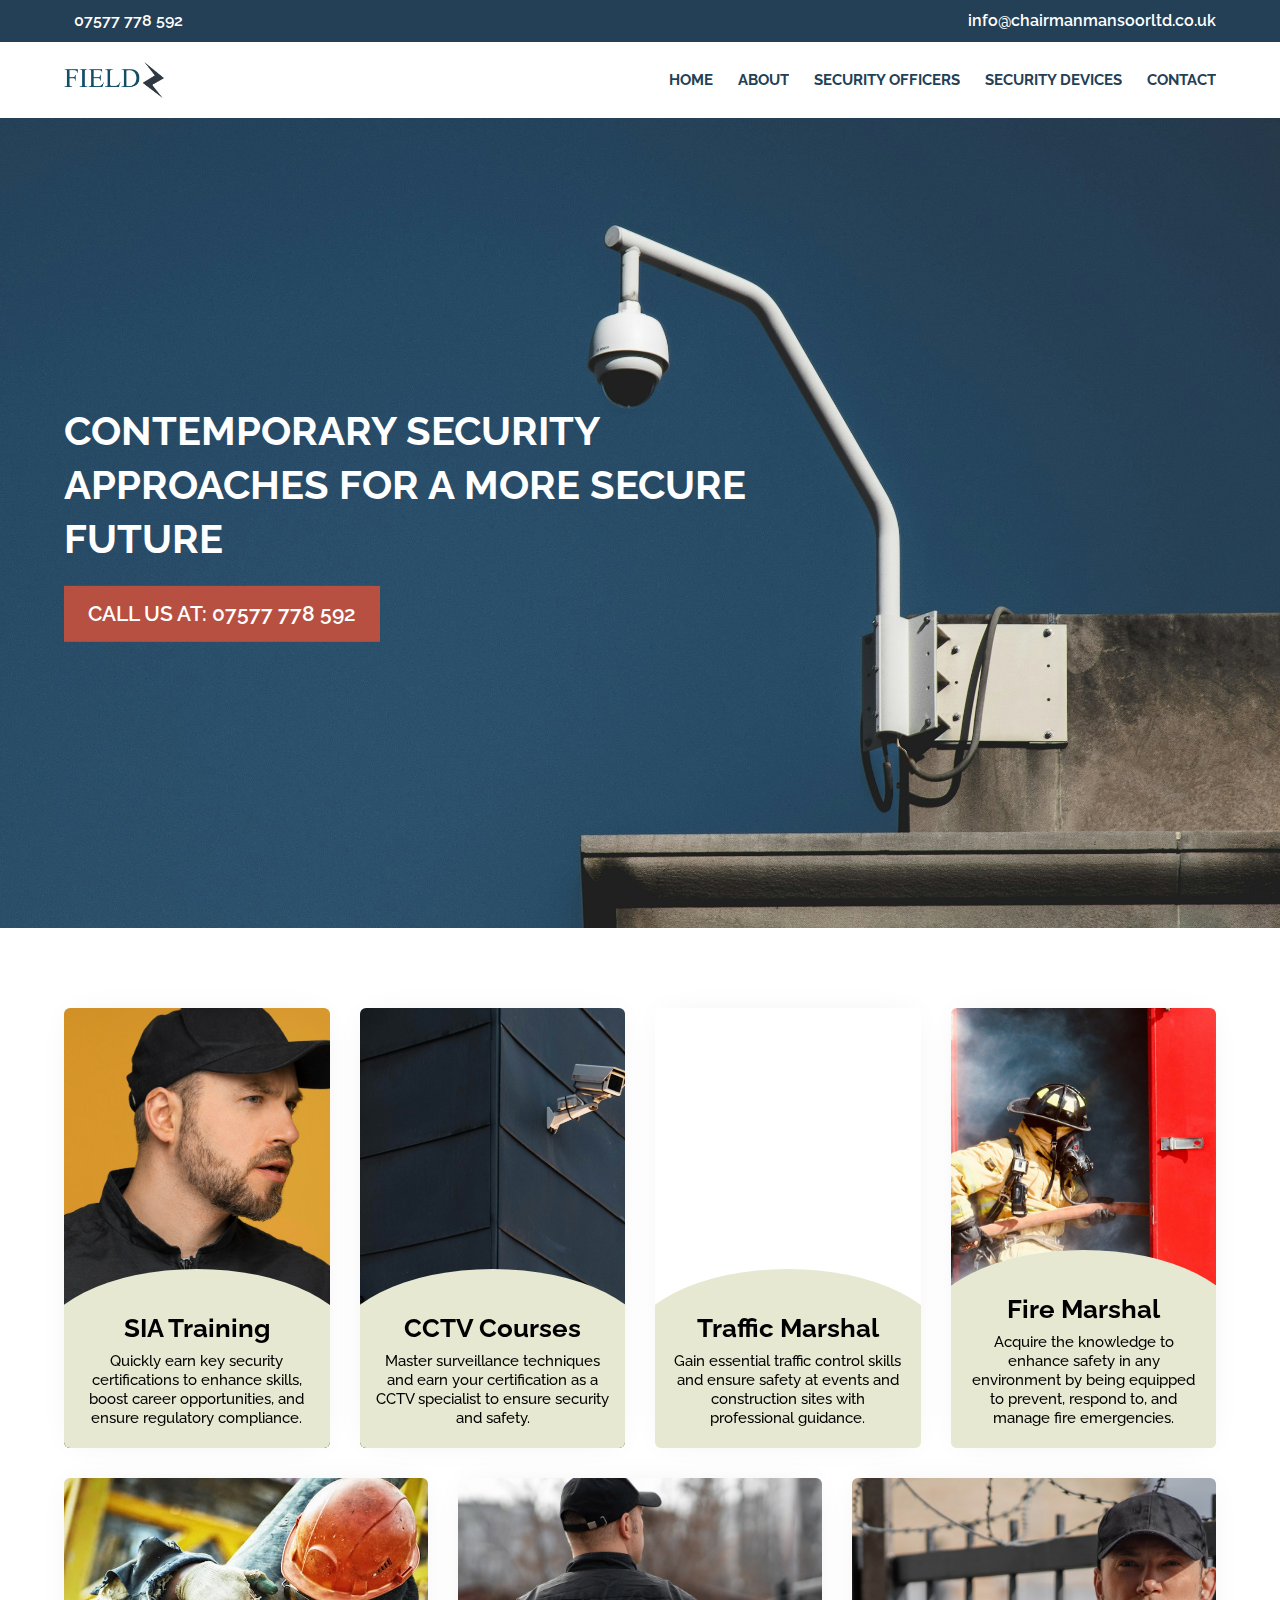
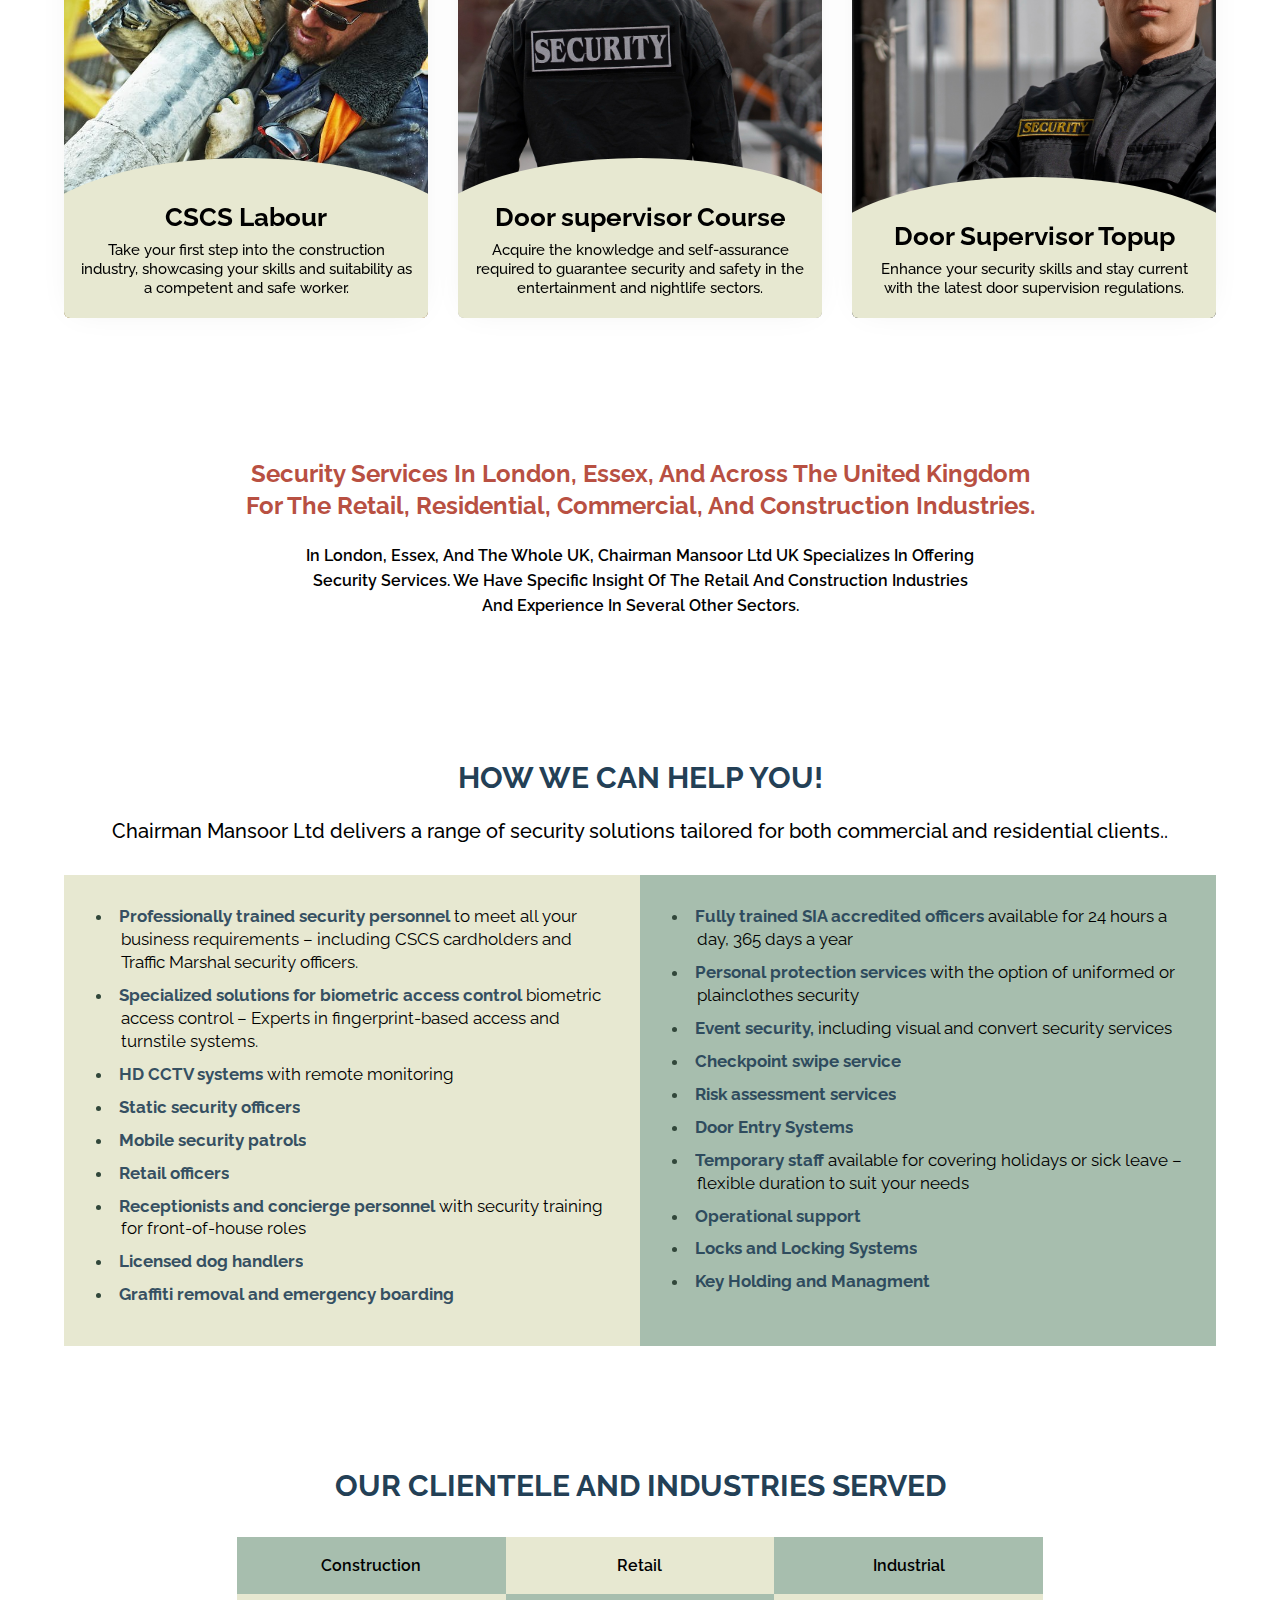
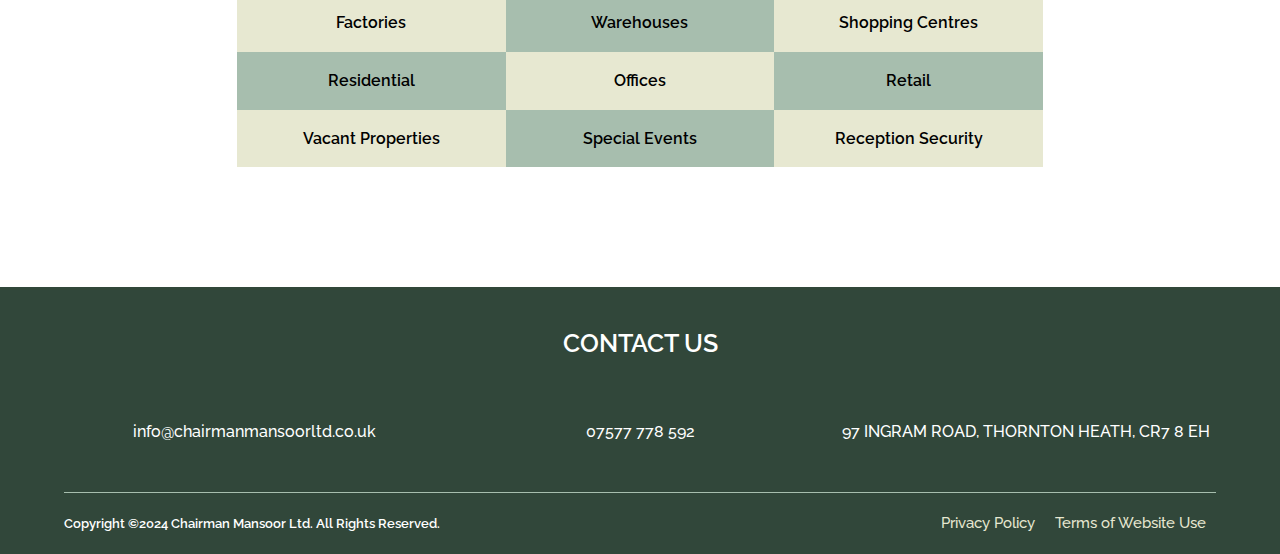
==== index.html @ d177bb9b "first commit" ====
<!DOCTYPE html>
<html lang="en">
  <head>
    <meta charset="UTF-8" />
    <meta name="viewport" content="width=device-width, initial-scale=1.0" />
    <!-- Website Title -->
    <title>Chairman Mansoor Security Solutions| Home</title>

    <meta
      name="keywords"
      content="Chairman Mansoor Security Service, CCTV Camera Installation, Intruder Security Alarm, Biometric Authetication,
    Trained Security Guards, Security Services Construction & Retail & Residential & Commercial Security Services in London & Essex & the UK,
    Montering,  Barrier, Manned Guarding, Access Control, Mobile Security Patrols, Licensed Dog Handlers, Event handlers, Security Personnel,
    Access Control Officers"
    />
    <meta
      name="description"
      content="MODERN SECURITY SOLUTIONS FOR A SAFER TOMORROW. Continental Guards UK specialise in security services in London,
       Essex and throughout the UK."
    />

    <meta name="author" content="Mansoor Nazir" />
    <meta name="robots" content="index, follow" />
    <meta name="googlebot" content="index, follow" />
    <meta name="google" content="nositelinkssearchbox" />

    <!-- <link rel="shortcut icon" href="./assets/favicon.png" type="image/x-icon" /> -->

    <!-- Google Fonts -->
    <!-- Preconnecting can help reduce the latency when actual requests are made to this domain, such as when fetching font resources. -->
    <link rel="preconnect" href="https://fonts.googleapis.com" />
    <link rel="preconnect" href="https://fonts.gstatic.com" crossorigin />

    <!-- Font Awesome Icon -->
    <link
      rel="stylesheet"
      href="https://pro.fontawesome.com/releases/v5.10.0/css/all.css"
      integrity="sha384-AYmEC3Yw5cVb3ZcuHtOA93w35dYTsvhLPVnYs9eStHfGJvOvKxVfELGroGkvsg+p"
      crossorigin="anonymous"
    />
    <!-- Sweet Alert -->
    <script src="https://cdn.jsdelivr.net/npm/sweetalert2@11"></script>
    <link rel="stylesheet" href="./style/style.css" />
    <link rel="stylesheet" href="./style/responsive.css" />
  </head>
  <body>
    <!-- Pre Header -->
    <div class="pre-header">
      <div class="pre-header__box container">
        <div>
          <i class="fas fa-phone-alt"></i>
          <a href="tel:07577 778 592">07577 778 592 </a>
        </div>
        <div>
          <i class="fas fa-envelope"></i>
          <a href="mailto:info@chairmanmansoorltd.co.uk"
            >info@chairmanmansoorltd.co.uk</a
          >
        </div>
      </div>
    </div>
    <!-- Header -->
    <header>
      <div class="container header-box">
        <img src="./assets/feildz ltd.png" alt="" class="logo" />
        <nav>
          <ul class="navlinks SMN_effect-31">
            <li class="nav-item">
              <a href="./index.html" data-hover="Home"><span>Home</span></a>
            </li>
            <li class="nav-item">
              <a href="./pages/aboutus.html" data-hover="About"
                ><span>About </span></a
              >
            </li>
            <li class="nav-item">
              <a
                href="./pages/security-officers.html"
                data-hover="Security Officers"
                ><span>Security Officers </span></a
              >
            </li>
            <li class="nav-item">
              <a
                href="./pages/security-devices.html"
                data-hover="Security Devices"
                ><span>Security Devices </span></a
              >
            </li>

            <li class="nav-item">
              <a href="./pages/contact.html" data-hover="Contact"
                ><span>Contact</span></a
              >
            </li>
            <li onclick="showSidebar()" class="hamburger-icon">
              <ion-icon name="menu-outline"></ion-icon>
            </li>
          </ul>
          <ul class="sidebar">
            <li onclick="closeSidebar()" class="close-icon">
              <a href="#"><ion-icon name="close-outline"></ion-icon></a>
            </li>
            <li class="items"><a href="./index.html">Home</a></li>
            <li class="items"><a href="./pages/about.html">About</a></li>
            <li class="items">
              <a href="./pages/security-officers.html">Security Officers</a>
            </li>
            <li class="items">
              <a href="./pages/security-devices.html">Security Devices</a>
            </li>

            <li class="items"><a href="./pages/contact.html">Contact</a></li>

            <img src="./assets/feildz ltd.png" alt="" />
          </ul>
        </nav>
      </div>
    </header>
    <!-- Hero Section -->
    <section class="hero-section">
      <img src="./assets/hero-1.jpg" alt="" />
      <div class="hero-content-container">
        <div class="hero-content container">
          <h1>Contemporary Security Approaches for a More Secure Future</h1>
          <span>Call us At: 07577 778 592</span>
        </div>
      </div>
    </section>
    <!-- Card -->
    <section class="security-cards-section container">
      <div class="security-cards">
        <div class="security-cards-gird-1">
          <div class="card-hover">
            <div class="card-hover__content">
              <h3 class="card-hover__title">SIA Training</h3>
              <p class="card-hover__text">
                Quickly earn key security certifications to enhance skills,
                boost career opportunities, and ensure regulatory compliance.
              </p>
            </div>

            <img src="./assets/hero-7.jpg" alt="" />
          </div>
          <div class="card-hover">
            <div class="card-hover__content">
              <h3 class="card-hover__title">CCTV Courses</h3>
              <p class="card-hover__text">
                Master surveillance techniques and earn your certification as a
                CCTV specialist to ensure security and safety.
              </p>
            </div>

            <img src="./assets/hero-2.jpg" alt="" />
          </div>
          <div class="card-hover">
            <div class="card-hover__content">
              <h3 class="card-hover__title">Traffic Marshal</h3>
              <p class="card-hover__text">
                Gain essential traffic control skills and ensure safety at
                events and construction sites with professional guidance.
              </p>
            </div>

            <img src="./assets/traffic marshal.jpg" alt="" />
          </div>
          <div class="card-hover">
            <div class="card-hover__content">
              <h3 class="card-hover__title">Fire Marshal</h3>
              <p class="card-hover__text">
                Acquire the knowledge to enhance safety in any environment by
                being equipped to prevent, respond to, and manage fire
                emergencies.
              </p>
            </div>

            <img src="./assets/fire marshal 4.jpg" alt="" />
          </div>
        </div>
        <div class="security-cards-gird-2">
          <div class="card-hover">
            <div class="card-hover__content">
              <h3 class="card-hover__title">CSCS Labour</h3>
              <p class="card-hover__text">
                Take your first step into the construction industry, showcasing
                your skills and suitability as a competent and safe worker.
              </p>
            </div>

            <img src="./assets/cscs worker.jpg" alt="" />
          </div>
          <div class="card-hover">
            <div class="card-hover__content">
              <h3 class="card-hover__title">Door supervisor Course</h3>
              <p class="card-hover__text">
                Acquire the knowledge and self-assurance required to guarantee
                security and safety in the entertainment and nightlife sectors.
              </p>
            </div>

            <img src="./assets/guard.jpg" alt="" />
          </div>
          <div class="card-hover">
            <div class="card-hover__content">
              <h3 class="card-hover__title">Door Supervisor Topup</h3>
              <p class="card-hover__text">
                Enhance your security skills and stay current with the latest
                door supervision regulations.
              </p>
            </div>

            <img src="./assets/hero-8.jpg" alt="" />
          </div>
        </div>
      </div>
    </section>

    <!-------------- Areas of Services --------------->
    <section class="areas-services-section">
      <div class="container">
        <h2>
          Security services in London, Essex, and across the United Kingdom for
          the retail, residential, commercial, and construction industries.
        </h2>
        <p>
          In London, Essex, and the whole UK, Chairman Mansoor ltd UK
          specializes in offering security services. We have specific insight of
          the retail and construction industries and experience in several other
          sectors.
        </p>
      </div>
    </section>
    <!------------- What we Can do Section ------------>
    <section class="what-we-can-section container">
      <h2>How we can help you!</h2>
      <span
        >Chairman Mansoor Ltd delivers a range of security solutions tailored
        for both commercial and residential clients..</span
      >
      <div class="what-we-can-section-grid">
        <ul>
          <li>
            <b>Professionally trained security personnel</b>
            to meet all your business requirements – including CSCS cardholders
            and Traffic Marshal security officers.
          </li>
          <li>
            <b> Specialized solutions for biometric access control </b>
            biometric access control – Experts in fingerprint-based access and
            turnstile systems.
          </li>
          <li>
            <b> HD CCTV systems </b>
            with remote monitoring
          </li>

          <li><b>Static security officers</b></li>
          <li><b>Mobile security patrols</b></li>
          <li><b>Retail officers</b></li>
          <li>
            <b> Receptionists and concierge personnel </b> with security
            training for front-of-house roles
          </li>
          <li><b>Licensed dog handlers</b></li>
          <li><b>Graffiti removal and emergency boarding</b></li>
        </ul>
        <ul>
          <li>
            <b>Fully trained SIA accredited officers </b>
            available for 24 hours a day, 365 days a year
          </li>
          <li>
            <b> Personal protection services </b> with the option of uniformed
            or plainclothes security
          </li>
          <li>
            <b>Event security, </b> including visual and convert security
            services
          </li>

          <li><b>Checkpoint swipe service</b></li>
          <li><b>Risk assessment services</b></li>
          <li><b>Door Entry Systems</b></li>
          <li>
            <b>Temporary staff </b> available for covering holidays or sick
            leave – flexible duration to suit your needs
          </li>
          <li><b>Operational support</b></li>
          <li><b>Locks and Locking Systems</b></li>
          <li><b>Key Holding and Managment</b></li>
        </ul>
      </div>

      <!-- <div class="services-card">
        <div>
          <img src="./assets/cctv.jpg" alt="" />
          <h4>Cctv</h4>
        </div>
        <div>
          <img src="./assets/barrier.jpg" alt="" />
          <h4>Barrier</h4>
        </div>
        <div>
          <img src="./assets/biometric.jpg" alt="" />
          <h4>Biometrics</h4>
        </div>
        <div>
          <img src="./assets/monitering.jpg" alt="" />
          <h4>Monitering</h4>
        </div>
        <div>
          <img src="./assets/guard.jpg" alt="" />
          <h4>Manned Guarding</h4>
        </div>
      </div> -->
    </section>
    <!-- Sectors Section -->
    <section class="sectors-section container">
      <h2>Our Clientele and Industries Served</h2>
      <div class="sections-section-grid">
        <span>Construction</span>
        <span>Retail</span>
        <span>Industrial</span><span>Factories</span>

        <span>Warehouses</span>
        <span>Shopping Centres</span>
        <span>Residential</span>
        <span>Offices</span>

        <span>Retail</span>
        <span>Vacant Properties</span>
        <span>Special Events</span>
        <span>Reception Security</span>
      </div>
    </section>
    <!------------ Footer------- -->
    <footer>
      <h4 class="container">Contact Us</h4>
      <div class="footer-flexbox container">
        <div class="footer-flexbox-top">
          <div>
            <i class="fas fa-paper-plane"></i>

            <span>
              <a href="mailto:info@chairmanmansoorltd.co.uk">
                info@chairmanmansoorltd.co.uk</a
              >
            </span>
          </div>
          <div>
            <i class="fas fa-phone-alt"></i>
            <span> <a href="tel:07577 778 592">07577 778 592 </a></span>
          </div>
          <div>
            <i class="fas fa-map-marker-alt"></i>

            <span class="address"
              >97 Ingram road, Thornton heath, CR7 8 EH</span
            >
          </div>
        </div>
        <div class="footer-flexbox-bottom">
          <p class="copyright">
            Copyright ©2024 Chairman Mansoor Ltd. All Rights Reserved.
          </p>
          <ul>
            <li>
              <a href="./pages/privacypolicy.html">Privacy Policy</a>
            </li>
            <li>
              <a href="./pages/terms.html">Terms of Website Use</a>
            </li>
          </ul>
        </div>
      </div>
    </footer>

    <script src="./js/app.js"></script>
    <script
      type="module"
      src="https://unpkg.com/ionicons@7.1.0/dist/ionicons/ionicons.esm.js"
    ></script>
    <script
      nomodule
      src="https://unpkg.com/ionicons@7.1.0/dist/ionicons/ionicons.js"
    ></script>
  </body>
</html>
---- style/style.css ----
/* For Headings */
@import url("https://fonts.googleapis.com/css2?family=Oswald:wght@200..700&family=Raleway:ital,wght@0,100..900;1,100..900&display=swap");
@import url("https://fonts.googleapis.com/css2?family=Raleway:ital,wght@0,100..900;1,100..900&display=swap");
@import url("https://fonts.googleapis.com/css2?family=Poppins:ital,wght@0,100;0,200;0,300;0,400;0,500;0,600;0,700;0,800;0,900;1,100;1,200;1,300;1,400;1,500;1,600;1,700;1,800;1,900&display=swap");
/* For Main Layout */

/* -----CSS Default Reset----- */
*,
*::before,
*::after {
  box-sizing: border-box;
  margin: 0;
  padding: 0;
  font-family: inherit;
  -webkit-box-sizing: border-box;
  -moz-box-sizing: border-box;
}
:root {
  --primay-color: #b85042;
  --seconday-color: #e7e8d1;
  --grey-shade-light: #fbfbfb;
  --grey-shade-dark: #f1f1f1;
  --third-color: #a7beae;
  --fourth-color: #31473a;
}
html {
  scroll-behavior: smooth;
  font-size: 62.5%;
}

body {
  /* font-family: "Oswald", sans-serif; */
  font-family: "Raleway", sans-serif;
  font-size: 1.6rem;
  font-weight: 400;
  line-height: 1.35;
  -webkit-font-smoothing: antialiased !important;
  overflow-x: hidden;
  overflow-y: auto;
}

ul,
ol {
  list-style: none;
}

img,
svg {
  display: block;
  max-width: 100%;
}

a {
  color: unset;
  text-decoration: none;
}
.container {
  max-width: 1300px;
  width: 90%;
  margin: 0 auto;
}

/*----------- Pre Header---------- */
.pre-header {
  background-color: #234056;
}
.pre-header__box {
  display: flex;
  flex-direction: row;
  justify-content: space-between;
  align-items: center;
  padding: 10px 0;
  font-weight: 600;
}
.pre-header__box div {
  color: white;
  transform: translateX(0);
  transition: all 0.3s ease-in-out;
}
.pre-header__box div i {
  margin-right: 10px;
  font-size: 1.6rem;
}

.pre-header__box div a {
  cursor: pointer;
  font-size: 1.6rem;
}

.pre-header__box div:first-of-type:hover {
  opacity: 0.8;
  transform: translateX(10px);
}
.pre-header__box div:last-of-type:hover {
  opacity: 0.8;
  transform: translateX(-10px);
}
/*------------- Header ------------*/
.logo {
  width: 100px;
  cursor: pointer;
}

header {
  background-color: white;
}
.header--bg {
  /* background-color: var(--seconday-color); */

  box-shadow: rgba(0, 0, 0, 0.1) 0px 4px 6px -1px,
    rgba(0, 0, 0, 0.06) 0px 2px 4px -1px;
  box-shadow: rgba(33, 35, 38, 0.15) 0px 10px 10px -10px;
}
.header-box {
  display: flex;
  justify-content: space-between;
  align-items: center;
  padding: 18px 0;
}
.navlinks {
  display: flex;
  flex-direction: row;
  justify-content: flex-end;
  align-items: center;
  margin: 0 !important;
  padding: 0;
}
.navlinks > li {
  display: block;
  margin-left: 25px;
  padding: 10px 0;
  position: relative;
  font-size: 1.5rem;
  color: var(--third-clr);
  text-decoration: none;
  font-weight: 700;
  text-transform: uppercase;
}

.sidebar {
  position: fixed;
  top: 0;
  right: 0;
  height: 100vh;
  width: 270px;
  z-index: 999;
  background-color: var(--seconday-color);
  box-shadow: -3px 0 15px rgba(0, 0, 0, 0.2);
  display: none;
  justify-content: flex-start;
  list-style: none;
  flex-direction: column;
  transition: transform 0.3s ease;
  transform: translateX(100%);
  border-bottom-left-radius: 40px;
  padding: 40px 30px;
}

.sidebar li > a {
  display: inline-block;
  width: 100%;
  margin: 0 0 10px 0;
  color: var(--primary-clr);
  color: #234056;
  font-weight: 600;
  font-size: 1.8rem;
}
.sidebar li > a:hover {
  color: var(--primay-color);
}
.sidebar img {
  position: absolute;
  bottom: 50px;
  width: 120px;
  left: 50%;
  transform: translateX(-50%);
}
.sidebar-subNavMenu-btn-caret {
  display: inline-block;
  margin-left: 10px;
}
.hamburger-icon {
  padding: 0 !important;
  margin: 0 !important;
}
.hamburger-icon ion-icon {
  font-size: 35px;
  color: var(--primary-clr) !important;
  cursor: pointer;
  margin-top: 5px;
  margin: 0 !important;
}
.close-icon ion-icon {
  font-size: 25px;
  position: absolute;
  top: 15px;
  right: 15px;
  color: var(--order-btn-clr);
}

/* -------------- */
.SMN_effect-31 a {
  position: relative;
  overflow: hidden;
  display: block;
  text-align: center;
  -webkit-box-flex: 1;
  -webkit-flex-grow: 1;
  -ms-flex-positive: 1;
  flex-grow: 1;
  -webkit-animation-duration: 1s;
  animation-duration: 1s;
  -webkit-animation-fill-mode: both;
  animation-fill-mode: both;
  padding: 0;
  color: #234056;
}

.SMN_effect-31 a span {
  display: block;
  -webkit-transition: -webkit-transform 500ms
    cubic-bezier(0.68, -0.55, 0.265, 1.55);
  transition: -webkit-transform 500ms cubic-bezier(0.68, -0.55, 0.265, 1.55);
  transition: transform 500ms cubic-bezier(0.68, -0.55, 0.265, 1.55);
  transition: transform 500ms cubic-bezier(0.68, -0.55, 0.265, 1.55),
    -webkit-transform 500ms cubic-bezier(0.68, -0.55, 0.265, 1.55);
}

.SMN_effect-31 a:after {
  position: absolute;
  top: 100%;
  left: 0;
  right: 0;
  content: attr(data-hover);
  display: inline;
  text-align: center;
  -webkit-transition: top 500ms cubic-bezier(0.68, -0.55, 0.265, 1.55);
  transition: top 500ms cubic-bezier(0.68, -0.55, 0.265, 1.55);
}

.SMN_effect-31 a:hover {
  color: var(--primay-color);
}

.SMN_effect-31 a:hover span {
  color: var(--sixth-clr);
  -webkit-transform: translateY(-100%);
  transform: translateY(-100%);
}

.SMN_effect-31 a:hover:after {
  top: 0;
}

.SMN_effect-31 a:active {
  -webkit-animation-name: rubberBand;
  animation-name: rubberBand;
}

/* ------------Home Page----------- */
/* ------------Hero-Section-------------- */
.hero-section {
  width: 100%;
  height: 90vh;
  position: relative;
}
.hero-section img {
  width: 100%;
  height: 90vh;
  object-fit: cover;
  object-position: 50% 28%;
  position: relative;
}
.hero-section::after {
  content: "";
  position: absolute;
  background-color: rgba(0, 0, 0, 0);
  top: 0;
  left: 0;
  right: 0;
  bottom: 0;
  width: 100%;
  z-index: 3;
  height: 100%;
}
.hero-content-container {
  position: absolute;
  top: 50%;
  left: 0;
  right: 0;
  transform: translate(0, -50%);
  z-index: 5;
}

.hero-content h1 {
  font-size: 4rem;
  text-transform: uppercase;
  width: 60%;
  color: white;
}
.hero-content span {
  display: inline-block;
  background-color: var(--primay-color);
  padding: 14px 24px;
  margin-top: 20px;
  text-transform: uppercase;
  font-size: 2.1rem;
  color: white;
  font-weight: 600;
}
/*------------- Security Cards -------------*/

.security-cards {
  margin: 80px auto;
}
.security-cards-gird-1 {
  grid-row: 1;
  display: grid;
  grid-template-columns: repeat(4, 1fr);
  column-gap: 30px;
  row-gap: 30px;
  margin-bottom: 30px;
}
.security-cards-gird-2 {
  grid-row: 2;
  display: grid;
  grid-template-columns: repeat(3, 1fr);
  column-gap: 30px;
  row-gap: 30px;
}
/* --------------Cards----------------- */
.card-hover {
  width: 100%;
  height: 440px;
  position: relative;
  overflow: hidden;
  box-shadow: 0 0 32px -10px rgba(0, 0, 0, 0.08);
  border-radius: 6px;
}
.card-hover:has(.card-hover__link:hover) .card-hover__extra {
  transform: translateY(0);
  transition: transform 0.35s;
}
.card-hover:hover .card-hover__content {
  background-color: var(--third-color);
  bottom: 100%;
  transform: translateY(100%);
  padding: 20px 15px 5px 15px;
  transition: all 0.35s cubic-bezier(0.1, 0.72, 0.4, 0.97);
}
.card-hover:hover .card-hover__link {
  opacity: 1;
  transform: translate(-50%, 0);
  transition: all 0.3s 0.35s cubic-bezier(0.1, 0.72, 0.4, 0.97);
}
.card-hover:hover img {
  transform: scale(1);
  transition: 0.35s 0.1s transform cubic-bezier(0.1, 0.72, 0.4, 0.97);
}
.card-hover__content {
  width: 100%;
  text-align: center;
  background-color: var(--seconday-color);
  padding: 5px 15px 20px 15px;
  position: absolute;
  bottom: 0;
  left: 0;
  transform: translateY(0);
  transition: all 0.35s 0.35s cubic-bezier(0.1, 0.72, 0.4, 0.97);
  will-change: bottom, background-color, transform, padding;
  z-index: 1;
}
.card-hover__content::before,
.card-hover__content::after {
  content: "";
  width: 100%;
  height: 120px;
  background-color: inherit;
  position: absolute;
  left: 0;
  z-index: -1;
}
.card-hover__content::before {
  top: -80px;
  -webkit-clip-path: ellipse(60% 80px at bottom center);
  clip-path: ellipse(60% 80px at bottom center);
}
.card-hover__content::after {
  bottom: -80px;
  -webkit-clip-path: ellipse(60% 80px at top center);
  clip-path: ellipse(60% 80px at top center);
}
.card-hover__title {
  font-size: 2.6rem;
  line-height: 2.8rem;
  margin-bottom: 10px;
}

.card-hover__text {
  font-size: 15px;
  line-height: 19px;
  font-weight: 500;
}

.card-hover img {
  position: absolute;
  top: 0;
  left: 0;
  width: 100%;
  height: 100%;
  -o-object-fit: cover;
  object-fit: cover;
  -o-object-position: center;
  object-position: center;
  z-index: -1;
  transform: scale(1.14);
  transition: 0.35s 0.35s transform cubic-bezier(0.1, 0.72, 0.4, 0.97);
}

/* ------------Areas Of Services------------- */
.areas-services-section {
  width: 100%;
  background-color: white;
  margin: 140px auto;
}
.areas-services-section h2 {
  text-transform: capitalize;
  text-align: center;
  color: var(--primay-color);
  width: 80%;
  max-width: 800px;
  margin: 0 auto;
}
.areas-services-section p {
  text-transform: capitalize;
  text-align: center;
  padding-top: 20px;
  font-size: 1.6rem;
  line-height: 2.5rem;
  font-weight: 600;
  width: 80%;
  max-width: 700px;
  margin: 0 auto;
}

/*-------------- What Can We Do Section------------- */

.what-we-can-section h2 {
  font-size: 3rem;
  text-align: center;
  text-transform: uppercase;
  color: #234056;
  font-weight: 700;
  margin-bottom: 20px;
}

.what-we-can-section span {
  font-size: 2rem;
  text-align: center;
  font-weight: 500;
  display: block;
}

.what-we-can-section .what-we-can-section-grid {
  display: grid;
  grid-template-columns: repeat(2, 1fr);
  margin: 30px 0;
}

.what-we-can-section ul {
  list-style: disc;
  list-style-position: inside;
  padding: 30px 30px;
}
.what-we-can-section ul li::marker {
  color: var(--fourth-color);
}
.what-we-can-section ul:first-of-type {
  background-color: var(--seconday-color);
  /* border-radius: 30px;
  border-top-right-radius: 0; */
}
.what-we-can-section ul:last-of-type {
  background-color: var(--third-color);

  /* border-radius: 30px;
  border-top-left-radius: 0; */
}
.what-we-can-section ul li {
  text-indent: -25px;
  margin-left: 27px;
  margin-bottom: 10px;
  font-size: 1.7rem;
}
.what-we-can-section ul b {
  color: var(--fourth-color);
  color: #234056;
  opacity: 0.9;
}
.services-card {
  display: grid;
  grid-template-columns: repeat(5, 1fr);
  grid-row-gap: 20px;
  grid-column-gap: 30px;
  margin: 60px 0 80px 0;
}

.services-card div {
  background-color: rgba(45, 32, 124, 0.8);
  border-radius: 6px;
  box-shadow: 2px 8px 20px rgba(0, 0, 0, 0.24);
}

.services-card img {
  width: 100%;
  object-fit: cover;
  object-position: center;
  aspect-ratio: 4/4;
  border-top-left-radius: 80px;
  transition: all 0.4s ease-in-out;
}
.services-card img:hover {
  border-top-left-radius: 10px;
  transition: all 0.4s ease-in-out;
  border-bottom-right-radius: 80px;
}
.services-card h4 {
  text-align: center;
  text-transform: uppercase;
  font-size: 1.7rem;
  font-weight: 500;
  margin: 15px 0;
  color: white;
}
/* ---------Sectors Section------------ */
.sectors-section {
  margin: 120px auto;
}
.sectors-section h2 {
  text-align: center;
  text-transform: uppercase;
  font-size: 3rem;
  font-weight: 700;
  margin-bottom: 30px;
  color: #234056;
}
.sections-section-grid {
  display: grid;
  grid-template-columns: repeat(3, 1fr);
  width: 70%;
  margin: 0 auto;
}
.sections-section-grid span {
  background-color: var(--grey-shade-dark);
  padding: 18px 15px;
  display: block;
  text-align: center;
  font-weight: 600;
}
.sections-section-grid span:nth-child(even) {
  background-color: var(--seconday-color);
}
.sections-section-grid span:nth-child(odd) {
  background-color: var(--third-color);
}

/* -----------Footer------------ */
footer {
  width: 100%;
  background-color: var(--fourth-color);
  color: white;
  padding: 40px 0 0 0;
  /* background-color: #234056; */
}
footer h4 {
  font-weight: 600;
  font-size: 2.5rem;
  color: #fff;
  text-transform: uppercase;
  text-align: center;
}
.footer-flexbox-top {
  display: flex;
  justify-content: space-between;
  align-items: flex-start;
  margin: 50px 0;
}
.footer-flexbox-top div {
  display: flex;
  flex-direction: column;
  justify-content: center;
  align-items: center;
  width: 33%;
}

.footer-flexbox-top div i {
  color: #474747;
  font-size: 2.6rem;
  color: white;
  margin-bottom: 10px;
}

.footer-flexbox-top span {
  font-weight: 500;
  font-size: 1.6rem;
  text-transform: lowercase;
}
.address {
  text-transform: uppercase !important;
}
.footer-flexbox-bottom {
  border-top: 1px solid var(--third-color);
  display: flex;
  flex-direction: row;
  justify-content: space-between;
  align-items: center;
  padding: 15px 0;
}
.footer-flexbox-bottom ul {
  display: flex;
  flex-direction: row;
  justify-content: center;
  align-items: center;
}
.footer-flexbox-bottom ul li a {
  padding: 5px 10px;
  color: var(--seconday-color);
  display: inline-block;
  font-size: 1.5rem;
  font-weight: 500;
}

.footer-flexbox-bottom ul li a:hover {
  color: var(--primay-color);
}

.footer-flexbox-bottom .copyright {
  font-size: 1.3rem;
  font-weight: 600;
}

/* ----------Privacy Policy Page------------- */
.policy-section {
  margin: 80px auto;
}
.policy-section h1 {
  font-size: 2.5rem;
  color: var(--primay-color);
  text-transform: uppercase;
  margin-bottom: 20px;
}
.policy-section h2 {
  font-size: 2.1rem;
  color: var(--primay-color);
  text-transform: uppercase;
  margin: 20px 0 8px 0;
}
.policy-section h3 {
  font-size: 1.9rem;
  color: var(--primay-color);
  text-transform: uppercase;
  margin: 25px 0 4px 0;
}
.policy-section p {
  font-size: 1.7rem;
  margin-bottom: 10px;
  line-height: 2.5rem;
}
.policy-section ul {
  list-style: disc;
  list-style-position: inside;
  margin-bottom: 5px;
}
.policy-section ul li {
  text-indent: -22px;
  margin-left: 28px;
  margin-bottom: 7px;
}
.policy-section ol {
  list-style-type: decimal;
  list-style-position: inside;
  margin-bottom: 5px;
}
.policy-section ol li {
  text-indent: -22px;
  margin-left: 28px;
  margin-bottom: 7px;
}

/*------- About Us Page--------- */
.about-section {
  margin: 0 0 100px 0;
}

.intro {
  position: relative;
  height: auto;
  transform: translateZ(0);
  background-image: linear-gradient(35deg, #8dd9ff, #ffda00);
}
.intro img {
  position: relative;
  display: block;
  width: 100%;
  height: 500px;
  z-index: 1;
  /* mix-blend-mode: multiply; */
  object-fit: cover;
  object-position: 50% 77%;
}

.intro .caption {
  position: absolute;
  bottom: 10%;
  left: 0;
  width: 100%;
  text-align: center;
  z-index: 3;
  color: white;
}
.intro .caption h1 {
  display: inline-block;
  width: fit-content;
  font-size: 4.5rem;
  font-weight: 600;
  text-transform: uppercase;
  background-color: var(--primay-color);
  color: var(--primay-color);
  color: white;
  padding: 10px 30px;
  border-radius: 4px;
}

.intro .overlay {
  position: absolute;
  bottom: -2px;
  left: 0;
  width: 100%;
  height: 100%;
  z-index: 2;
  pointer-events: none;
}
.intro .overlay svg {
  position: absolute;
  top: 0;
  left: 0;
  width: 100%;
  height: 100%;
}

.about-section-content h1 {
  font-size: 2.4rem;
  line-height: 2.8rem;
  color: var(--primay-color);
  font-weight: 600;

  text-align: center;
  margin: 50px 0 10px 0;
}
.about-section-content span {
  margin-bottom: 30px;
  display: block;
  text-align: center;
}
.about-section-content p {
  margin-bottom: 10px;
  font-size: 1.7rem;
  line-height: 2.5 rem;
  font-weight: 500;
  text-align: center;
}
.about-section-content p b {
  color: var(--fourth-color);
}

/* -------------Our Team------------------ */
.our-team {
  margin: 120px auto;
}

.our-team h2 {
  font-size: 3rem;
  line-height: 4rem;
  color: #234056;
  font-weight: 600;
  margin-bottom: 20px;
  text-transform: uppercase;
  text-align: center;
}

.our-team-cards {
  display: flex;
  justify-content: space-between;
  align-items: center;
  flex-direction: row;
  column-gap: 40px;
}

.our-team-card {
  background-color: white;
  display: grid;
  grid-template-columns: 130px 1fr;
  width: 100%;
  border-radius: 10px;
  box-shadow: 0px 3px 20px 3px rgba(191, 191, 191, 0.2);
}

.our-team-card img {
  width: 120px;
  border-radius: 10px;
}
.our-team-card div {
  background-color: #234056;
  width: 100%;
  height: 100%;
  display: flex;
  flex-direction: column;
  justify-content: center;
  padding-left: 20px;
  border-top-right-radius: 10px;
  border-bottom-right-radius: 10px;
}
.our-team-card h4 {
  font-size: 1.7rem;
  line-height: 2.3rem;
  font-weight: 600;
  color: white;
}

.our-team-card span {
  font-size: 1.9rem;
  font-weight: 600;
  display: block;
  color: white;
}
/* ---------Continental Benefits Section---------- */
.continental-benefits-section {
  margin: 100px 0 0 0;
}
.continental-benefit-section-flexbox {
  display: grid;
  grid-template-columns: repeat(2, 1fr);
}
.continental-benefits-section h2 {
  font-size: 3rem;
  line-height: 3.6rem;
  color: #234056;
  font-weight: 600;
  margin-bottom: 10px;
  text-transform: uppercase;
  text-align: center;
}
.continental-benefit-left {
  background-color: var(--grey-shade-light);
  padding: 60px 6vw;
  grid-column: 1;
}
.continental-business-right {
  grid-column: 2;
  background-color: var(--seconday-color);
  padding: 60px 6vw;
}

.continental-benefit-left p,
.continental-business-right p {
  margin-bottom: 10px;
  font-weight: 500;
}
.continental-benefit-left p b,
.continental-business-right p b {
  color: var(--fourth-color);
}
/*------------ Security Officers Page---------------- */

.security-officers-section {
  margin: 100px auto;
}

.security-officers-section h1 {
  font-size: 2.8rem;
  line-height: 3.5rem;
  color: var(--primay-color);
  font-weight: 600;
  margin-bottom: 15px;
  text-transform: uppercase;
  text-align: center;
}

.security-officers-section span {
  display: block;
  text-align: center;
  font-size: 1.8rem;
  font-weight: 500;
}

.security-officers-section-flexbox {
  display: grid;
  grid-template-columns: repeat(2, 1fr);
  margin: 50px 0;
  grid-column-gap: 50px;
}

.security-officers-section-flexbox-left h2 {
  font-size: 2.2rem;
  line-height: 2.8rem;
  color: var(--primay-color);
  font-weight: 600;
  margin-bottom: 10px;
}

.security-officers-section-flexbox-left ul {
  list-style-type: disc;
  list-style-position: inside;
  padding-right: 6vw;
}

.security-officers-section-flexbox-left ul li {
  text-indent: -23px;
  margin-left: 28px;
  margin-bottom: 10px;
  font-weight: 500;
  line-height: 2.4rem;
}

.security-officers-section-flexbox-right img {
  object-fit: cover;
  object-position: center;
  width: 100%;
}

/* -----------Our Security Officers Section----------- */
.our-officers-section {
  margin: 120px 0 0 0;
}

.our-officers-section h2 {
  font-size: 2.8rem;
  line-height: 3.5rem;
  color: #234056;
  font-weight: 600;
  margin-bottom: 15px;
  text-transform: uppercase;
  text-align: center;
}

.our-officers-section-flexbox {
  display: grid;
  grid-template-columns: repeat(2, 1fr);
}

.our-officers-section-flexbox-left {
  background-color: var(--grey-shade-light);
  padding: 70px 6vw;
  grid-column: 1;
}

.our-officers-section-flexbox-left ul,
.our-officers-section-flexbox-right ul {
  list-style-type: disc;
  list-style-position: inside;
}

.our-officers-section-flexbox-left ul li,
.our-officers-section-flexbox-right ul li {
  text-indent: -23px;
  margin-left: 28px;
  margin-bottom: 10px;
  font-weight: 500;
  line-height: 2.4rem;
}

.our-officers-section-flexbox-right {
  grid-column: 2;
  background-color: var(--seconday-color);
  padding: 70px 6vw;
}
/*-------------- Security Devices Section------------ */
.security-device-section {
  margin: 100px auto;
}
.security-device-section h1 {
  font-size: 2.8rem;
  line-height: 3.5rem;
  color: var(--primay-color);
  font-weight: 600;
  margin-bottom: 15px;
  text-transform: uppercase;
  text-align: center;
}
.security-device-section span {
  display: block;
  text-align: center;
  font-size: 1.8rem;
  line-height: 2.6rem;
  font-weight: 500;
}
.security-device-section-flexbox {
  display: grid;
  grid-template-columns: repeat(2, 1fr);
  margin: 60px 0 0 0;
  grid-column-gap: 50px;
}

.security-device-section-flexbox-left h2 {
  font-size: 2.4rem;
  line-height: 3.2rem;
  color: var(--primay-color);
  font-weight: 600;
  margin-bottom: 10px;
}
.security-device-section-flexbox-left ul {
  list-style-type: disc;
  list-style-position: inside;
  padding-right: 6vw;
}
.security-device-section-flexbox-left ul li {
  text-indent: -23px;
  margin-left: 28px;
  margin-bottom: 10px;
  font-weight: 500;
}

.security-device-section-flexbox-right img {
  object-fit: cover;
  object-position: center;
  border-radius: 20px;
  width: 100%;
}

.security-device-section-alarm-flexbox-left img {
  object-fit: cover;
  object-position: center;
  border-radius: 20px;
  width: 100%;
}

.security-device-section-flexbox-alarm-right ul {
  list-style-type: disc;
  list-style-position: inside;
  padding-right: 6vw;
}
.security-device-section-flexbox-alarm-right ul li {
  text-indent: -23px;
  margin-left: 28px;
  margin-bottom: 10px;
  font-weight: 500;
}
.security-device-section-flexbox-alarm-right h2 {
  font-size: 2.4rem;
  line-height: 3.2rem;
  color: var(--primay-color);
  font-weight: 600;
  margin-bottom: 10px;
}

/* ------------Contact Us page---------------- */
.contact-form-container {
  position: relative;
  width: 100%;
  min-height: 100vh;
  padding: 2rem;
  background-color: white;
  overflow: hidden;
  display: flex;
  align-items: center;
  justify-content: center;
  /* margin-top: 10px; */
  background-color: #fafafa;
}

.form {
  width: 100%;
  max-width: 1000px;
  background-color: #fff;
  border-radius: 10px;
  box-shadow: -20px 20px 20px 1px rgba(0, 0, 0, 0.02);
  z-index: 10;
  overflow: hidden;
  display: grid;
  grid-template-columns: repeat(2, 1fr);
}

.contact-form {
  background-color: #234056;
  position: relative;
  padding: 20px 0;
}

.circle {
  border-radius: 50%;
  position: absolute;
  /* background-color: var(--seconday-color); */
  background-color: white;
  background-color: var(--grey-shade-light);
}

.circle.one {
  width: 130px;
  height: 130px;
  top: 130px;
  right: -40px;
}

.circle.two {
  width: 80px;
  height: 80px;
  top: -30px;
  right: 70px;
}

.contact-form:before {
  content: "";
  position: absolute;
  width: 26px;
  height: 26px;
  background-color: #234056;
  transform: rotate(45deg);
  top: 50px;
  left: -13px;
}

form {
  padding: 2.3rem 2.2rem;
  z-index: 10;
  overflow: hidden;
  position: relative;
}

.title {
  color: #fff;
  font-weight: 500;
  font-size: 2rem;
  line-height: 1;
  margin-bottom: 16px;
}

.input-container {
  position: relative;
  margin: 15px 0;
}

.input {
  width: 100%;
  outline: none;
  border: 2px solid #fafafa;
  background: none;
  padding: 9px 15px;
  color: #fff;
  font-weight: 600;
  font-size: 1.5rem;
  letter-spacing: 0.5px;
  border-radius: 5px;
  transition: 0.3s;
}

textarea.input {
  padding: 9px 15px;
  min-height: 150px;
  border-radius: 5px;
  resize: none;
  overflow-y: auto;
}

.input-container label {
  position: absolute;
  top: 50%;
  left: 15px;
  transform: translateY(-50%);
  padding: 0 0.4rem;
  color: white;
  font-size: 1.4rem;
  font-weight: 500;
  pointer-events: none;
  z-index: 1000;
  transition: 0.5s;
}

.input-container.textarea label {
  top: 1rem;
  transform: translateY(0);
}

.btn {
  padding: 8px 15px;
  background-color: #fff;
  border: 2px solid white;
  font-size: 1.6rem;
  font-weight: 700;
  text-transform: uppercase;
  color: var(--primary-clr);
  line-height: 1;
  border-radius: 5px;
  outline: none;
  cursor: pointer;
  transition: 0.3s;
  margin: 0;
  width: 100%;
}

.btn:hover {
  background-color: transparent;
  color: #fff;
}

.input-container span {
  position: absolute;
  top: 0;
  left: 25px;
  transform: translateY(-50%);
  font-size: 1.4rem;
  padding: 1px 5px;
  color: transparent;
  pointer-events: none;
  z-index: 500;
}

.input-container span:before,
.input-container span:after {
  content: "";
  position: absolute;
  width: 100%;
  opacity: 0;
  transition: 0.3s;
  height: 5px;
  background-color: #234056;
  top: 50%;
  transform: translateY(-50%);
}

.input-container span:before {
  left: 50%;
}

.input-container span:after {
  right: 50%;
}

.input-container.focus label {
  top: 0;
  transform: translateY(-50%);
  left: 25px;
  font-size: 1.4rem;
}

.input-container.focus span:before,
.input-container.focus span:after {
  width: 50%;
  opacity: 1;
}

.contact-info {
  position: relative;
  background-color: var(--seconday-color);
  background-color: white;
  padding: 40px 29px;
}

.contact-info .title {
  color: var(--primary-clr);
}

.text {
  color: #333;
  margin: 10px 0 40px 0;
}

.information {
  display: flex;
  color: #555;
  margin: 15px 0;
  align-items: center;
  font-size: 1.5rem;
  line-height: 1.8rem;
  font-weight: 500;
}

.information i {
  font-size: 2rem;
  margin-right: 5px;
  color: var(--fourth-clr);
}

.contact-info:before {
  content: "";
  position: absolute;
  width: 110px;
  height: 100px;
  border: 22px solid var(--sixth-clr);
  border-radius: 50%;
  bottom: -50px;
  right: 50px;
  opacity: 0.7;
}

.big-circle {
  position: absolute;
  width: 450px;
  height: 450px;
  border-radius: 50%;
  background: linear-gradient(to bottom, var(--primary-clr), var(--third-clr));
  bottom: 85%;
  right: 52%;
  transform: translate(-40%, 85%);
}

.big-circle:after {
  content: "";
  position: absolute;
  width: 360px;
  height: 360px;
  background-color: #fafafa;
  border-radius: 50%;
  top: calc(50% - 180px);
  left: calc(50% - 180px);
}
---- style/responsive.css ----
@media (max-width: 1024px) {
  .logo img {
    height: 70px;
  }
  .hero-content h1 {
    font-size: 3.6rem;
    width: 80%;
  }

  .hero-section {
    height: 100vh;
  }
  .hero-section img {
    height: 100vh;
  }

  .hero-content-container {
    top: 40%;
    transform: translateY(-40%);
  }

  .security-cards {
    margin-top: -50px;
  }
  .security-cards-gird-1 {
    grid-template-columns: repeat(2, 1fr);
  }
  .security-cards-gird-2 {
    grid-template-columns: repeat(2, 1fr);
  }
  .ag-courses-item_link {
    padding: 25px 25px;
  }
  .ag-courses-item_title {
    font-size: 23px;
  }

  .ag-courses-item_content {
    font-size: 16px;
  }
  .contact-us-section-form {
    width: 75%;
  }
  .footer-flexbox-top {
    justify-content: flex-start;
    align-items: flex-start;
    flex-direction: column;
  }
  .footer-flexbox-top div {
    flex-direction: row;
    justify-content: flex-start;
    align-items: center;
    width: 100%;
  }
  .footer-flexbox-top div i {
    margin-bottom: 0;
    margin-right: 15px;
  }
  .footer-flexbox-top h3 {
    text-align: left;
  }

  .security-officers-section-flexbox {
    grid-template-columns: repeat(1, 1fr);
    grid-column-gap: 0;
    grid-row-gap: 20px;
    margin: 25px 0;
  }

  .security-officers-section-flexbox-right img {
    border-radius: 20px;
    height: 400px;
    width: 100%;
  }
  /* Security Devices Section */
  .security-device-section {
    margin: 90px auto;
  }
  .security-device-section-flexbox {
    grid-template-columns: repeat(1, 1fr);
    margin: 50px 0 0 0;
    grid-column-gap: 0;
    grid-row-gap: 30px;
  }
  .security-device-section-flexbox-right img {
    height: 400px;
  }
  .security-device-section-alarm-flexbox-left img {
    height: 400px;
  }
  .what-we-can-section .what-we-can-section-grid {
    grid-column-gap: 15px;
    margin: 30px 0;
  }
  .sections-section-grid {
    width: 90%;
  }
  .services-card {
    grid-template-columns: repeat(3, 1fr);
  }
}
@media (max-width: 786px) {
  .hero-content h1 {
    font-size: 3.3rem;
    width: 80%;
    line-height: 4rem;
  }

  .menu {
    display: none;
  }
  .icon {
    display: block;
  }
  .logo img {
    height: 90px;
  }
  .contact-us-section-form {
    width: 85%;
  }
  .logo img {
    height: 70px;
  }
  .about-section-container {
    display: grid;
    grid-template-columns: repeat(1, 1fr);
  }
  .about-section-container-left h1 {
    width: 90%;
  }
  .about-section-container-left p {
    width: 90%;
  }
  .our-team h2 {
    font-size: 2.5rem;
  }

  .our-team-cards {
    flex-direction: column;
    column-gap: 0;
    row-gap: 30px;
  }
  .our-team-card {
    padding: 30px 10px;
  }
  .continental-benefits-section {
    margin: 80px 0;
  }
  .continental-benefit-section-flexbox {
    grid-template-columns: repeat(1, 1fr);
  }
  .continental-benefit-left {
    padding: 40px 6vw 0 6vw;
    grid-column: 1;
    background-color: var(--grey-shade-dark);
  }
  .continental-business-right {
    grid-column: 1;
    padding: 0 6vw 40px 6vw;
  }
  .continental-benefit-left p,
  .continental-business-right p {
    margin-bottom: 10px;
    font-size: 1.4rem;
    line-height: 2.1rem;
  }

  .continental-benefits-section h2 {
    font-size: 2.5rem;
  }
  .our-officers-section {
    margin: 80px 0;
  }

  .our-officers-section h2 {
    font-size: 2.5rem;
  }

  .our-officers-section-flexbox {
    grid-template-columns: repeat(1, 1fr);
  }

  .our-officers-section-flexbox-left {
    padding: 40px 6vw 0 6vw;
    grid-column: 1;
    background-color: var(--grey-shade-dark);
  }

  .our-officers-section-flexbox-right {
    grid-column: 1;
    padding: 0 6vw 40px 6vw;
  }
  .security-officers-section h1 {
    text-align: left;
  }

  .security-officers-section span {
    text-align: left;
  }
  .security-device-section h1 {
    text-align: left;
  }
  .security-device-section span {
    text-align: left;
  }
  .security-device-section-flexbox {
    margin: 20px 0 0 0;
  }
  .what-we-can-section .what-we-can-section-grid {
    grid-column-gap: 0;
    grid-template-columns: repeat(1, 1fr);
  }
  .sectors-section {
    margin: 80px auto;
  }
  .sectors-section h2 {
    font-size: 2.5rem;
  }
  .sections-section-grid {
    grid-template-columns: repeat(1, 1fr);
    grid-column-gap: 20px;
  }
  .what-we-can-section h2 {
    font-size: 2.5rem;
    margin-bottom: 10px;
  }

  .what-we-can-section span {
    font-size: 2rem;
  }
  .services-card {
    grid-template-columns: repeat(2, 1fr);
  }
  .services-card img {
    aspect-ratio: 4/3;
  }

  .pre-header__box div i {
    font-size: 1.4rem;
    margin-right: 4px;
  }

  .pre-header__box div a {
    font-size: 1.3rem;
  }
  .pre-header__box {
    padding: 12px 0;
  }

  .logo {
    width: 90px;
  }
  .header-box {
    padding: 12px 0;
  }
  .contactUs-btn button {
    font-size: 1.4rem;
    padding: 8px 18px;
  }
  .navlinks > li {
    margin: 0 0 0 20px;
  }
}

@media (max-width: 576px) {
  .logo img {
    height: 50px;
  }
  .hero-section {
    height: 65vh;
  }
  .hero-section img {
    height: 65vh;
  }
  .hero-content h1 {
    font-size: 2.5rem;
    width: 90%;
    line-height: 3.4rem;
  }
  .hero-content span {
    padding: 12px 20px;
    font-size: 1.5rem;
  }
  .hero-content-container {
    top: 50%;
    transform: translateY(-50%);
  }

  .ag-courses-item_title {
    margin: 0 0 15px;
    font-weight: 700;
    font-size: 2.1rem;
  }
  .security-cards-gird-1 {
    grid-template-columns: repeat(1, 1fr);
    column-gap: 0;
  }
  .security-cards-gird-2 {
    grid-template-columns: repeat(1, 1fr);
  }
  .ag-courses-item_content {
    font-size: 15px;
  }
  .ag-courses-item_link {
    padding: 20px 2px 25px 25px;
    height: max-content;
  }
  .ag-courses-item_bg {
    -webkit-transition: none;
    -o-transition: none;
    transition: none;
  }
  .ag-courses-item_link:hover .ag-courses-item_bg {
    -webkit-transform: scale(1);
    -ms-transform: scale(1);
    transform: scale(1);
  }
  .policy-section h1 {
    font-size: 3rem;
  }
  .policy-section h2 {
    font-size: 2.2rem;
  }
  .policy-section h3 {
    font-size: 1.8rem;
  }
  .contact-us-section-form {
    width: 100%;
    padding: 25px;
  }
  .contact-us-section-form form div {
    flex-direction: column;
  }
  .contact-us-section-form form div > span {
    width: 100%;
  }
  .contact-us-section-form form button {
    font-size: 1.5rem;
    padding: 8px 20px;
  }
  .contact-us-section-form h2 {
    margin-bottom: 5px;
  }
  footer h4 {
    font-size: 2.4rem;
    text-align: left;
  }

  .footer-flexbox-top div i {
    margin-bottom: 0;
    margin-right: 15px;
    font-size: 1.9rem;
    padding: 14px 14px;
  }
  .footer-flexbox-top h3 {
    text-align: left;
  }
  .footer-flexbox-top h3 {
    font-size: 1.7rem;
  }
  .footer-flexbox-top h3 span {
    font-size: 1.5rem;
  }
  .footer-links ul {
    flex-direction: column;
  }
  .about-section {
    margin: 80px 0;
    padding: 50px 0;
  }
  .about-section-container-left h1 {
    width: 90%;
    font-size: 2.5rem;
    line-height: 3rem;
  }
  .about-section-container-left p {
    width: 90%;
    font-size: 1.4rem;
  }
  .about-section-container-right p {
    font-size: 1.5rem;
  }
  .our-team-card h4 {
    font-size: 1.8rem;
  }
  .our-officers-section-flexbox-left ul li,
  .our-officers-section-flexbox-right ul li {
    font-size: 1.4rem;
    line-height: 2.1rem;
  }
  .security-officers-section h1 {
    font-size: 2.5rem;
    line-height: 3.1rem;
    margin-bottom: 10px;
  }

  .security-officers-section span {
    font-size: 1.6rem;
  }
  .security-officers-section-flexbox {
    margin: 20px 0;
  }
  .security-officers-section-flexbox-left h2 {
    font-size: 2.1rem;
    line-height: 2.8rem;
  }
  .security-officers-section-flexbox-left ul li {
    font-size: 1.4rem;
  }
  .security-officers-section-flexbox-right img {
    height: 300px;
  }
  .security-device-section-flexbox-right img {
    height: 300px;
  }
  .security-device-section-alarm-flexbox-left img {
    height: 300px;
  }
  .security-device-section h1 {
    font-size: 2.5rem;
    line-height: 3.1rem;
    margin-bottom: 10px;
  }
  .security-device-section span {
    font-size: 1.6rem;
    line-height: 2.3rem;
  }
  .security-device-section-flexbox-left h2 {
    font-size: 2.1rem;
    line-height: 2.8rem;
  }
  .security-device-section-flexbox-left ul {
    padding-right: 2vw;
  }
  .security-device-section-flexbox-left ul li {
    font-size: 1.4rem;
  }
  .security-device-section-flexbox-alarm-right ul li {
    font-size: 1.4rem;
  }
  .security-device-section-flexbox-alarm-right h2 {
    font-size: 2.1rem;
    line-height: 2.8rem;
  }
  .areas-services-section {
    margin: 70px auto;
    padding: 40px 20px;
  }
  .areas-services-section h2 {
    font-size: 2rem;
  }
  .areas-services-section p {
    font-size: 1.5rem;
  }
  .sectors-section h2 {
    font-size: 2.1rem;
  }
  .what-we-can-section h2 {
    font-size: 2.1rem;
  }

  .what-we-can-section span {
    font-size: 1.7rem;
  }
  .what-we-can-section ul {
    padding-right: 10px;
  }

  .what-we-can-section ul li {
    font-size: 1.6rem;
    margin-bottom: 5px;
  }
  .services-card {
    grid-template-columns: repeat(1, 1fr);
  }
  .services-card img {
    aspect-ratio: 4/2;
  }
  .services-card h4 {
    font-size: 1.5rem;
  }
  .pre-header__box div i {
    font-size: 1.3rem;
    margin-right: 4px;
  }

  .pre-header__box div a {
    font-size: 1.2rem;
  }
  .header-box {
    padding: 10px 0;
  }

  .navlinks > li {
    margin: 0 0 0 20px;
  }
}

@media only screen and (min-width: 830px) {
  .navlinks ion-icon {
    display: none;
  }
}
@media only screen and (max-width: 830px) {
  .navlinks .nav-item {
    display: none;
  }
}
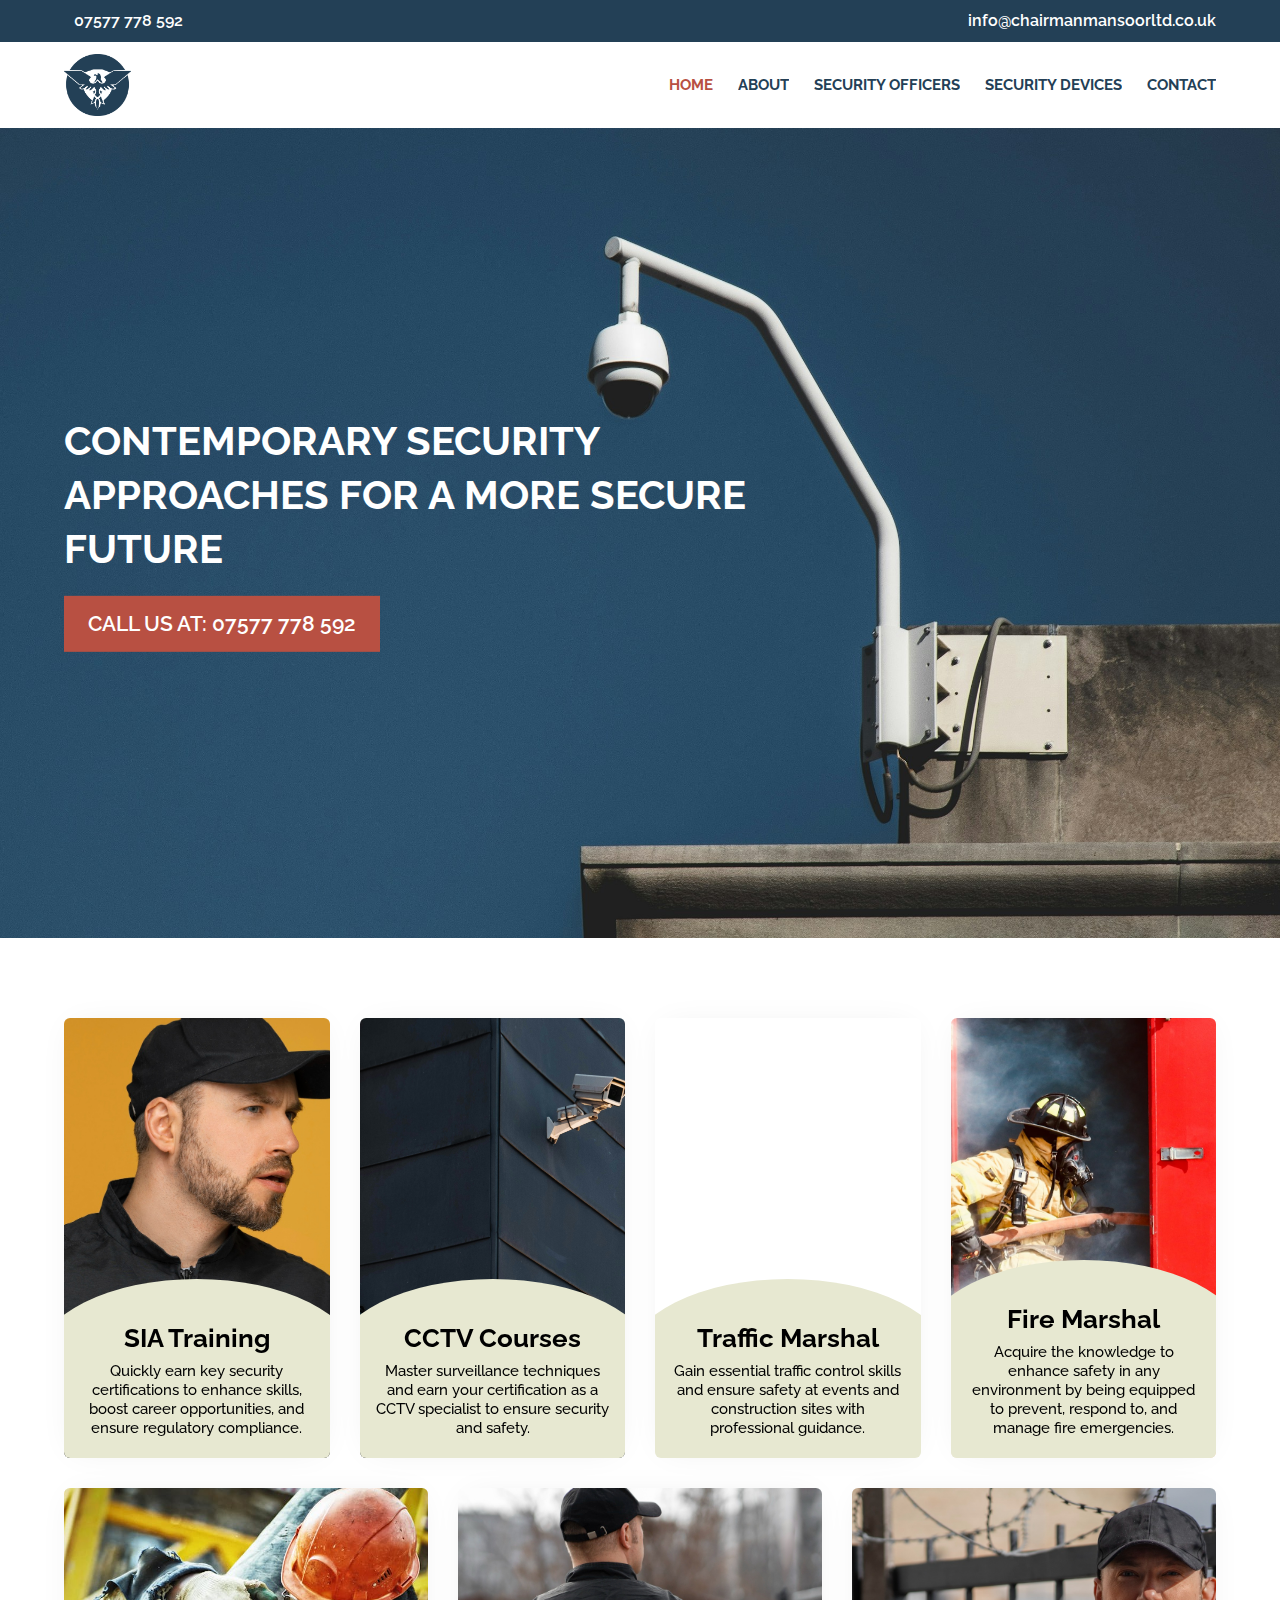
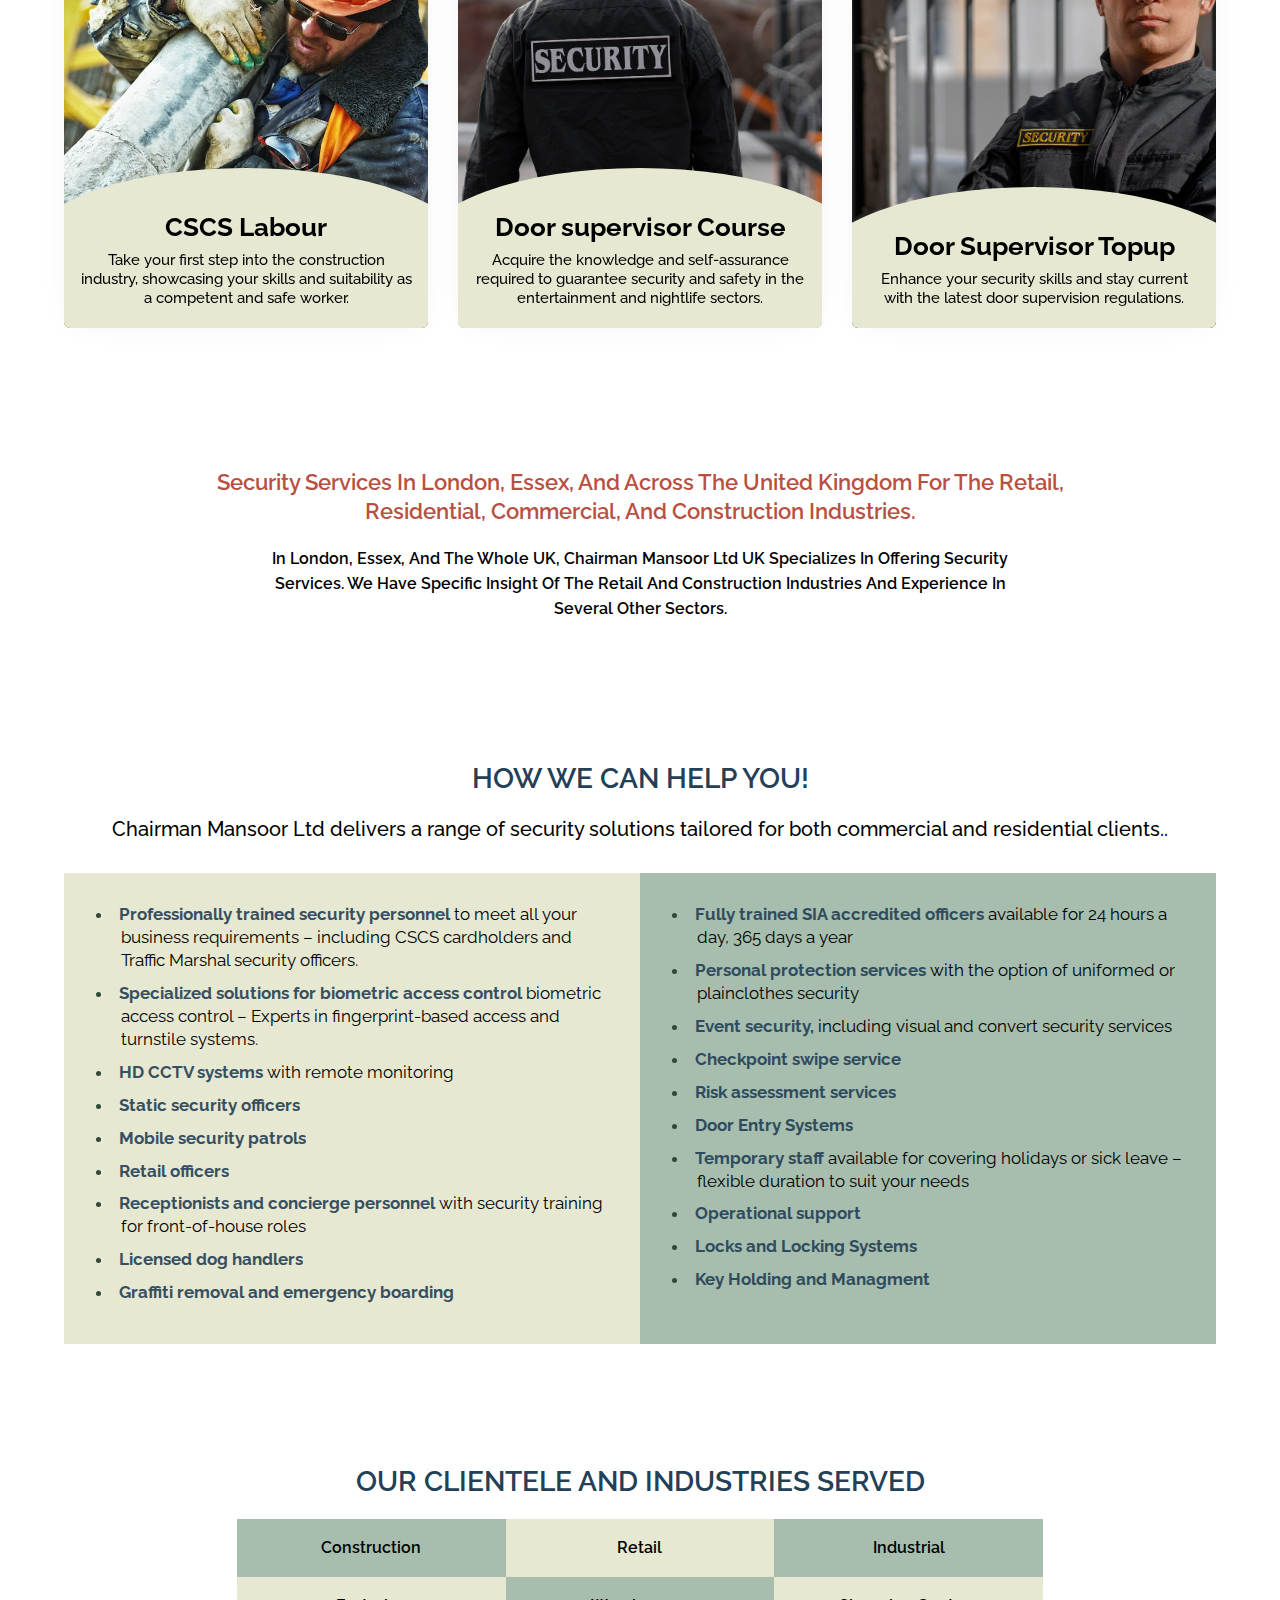
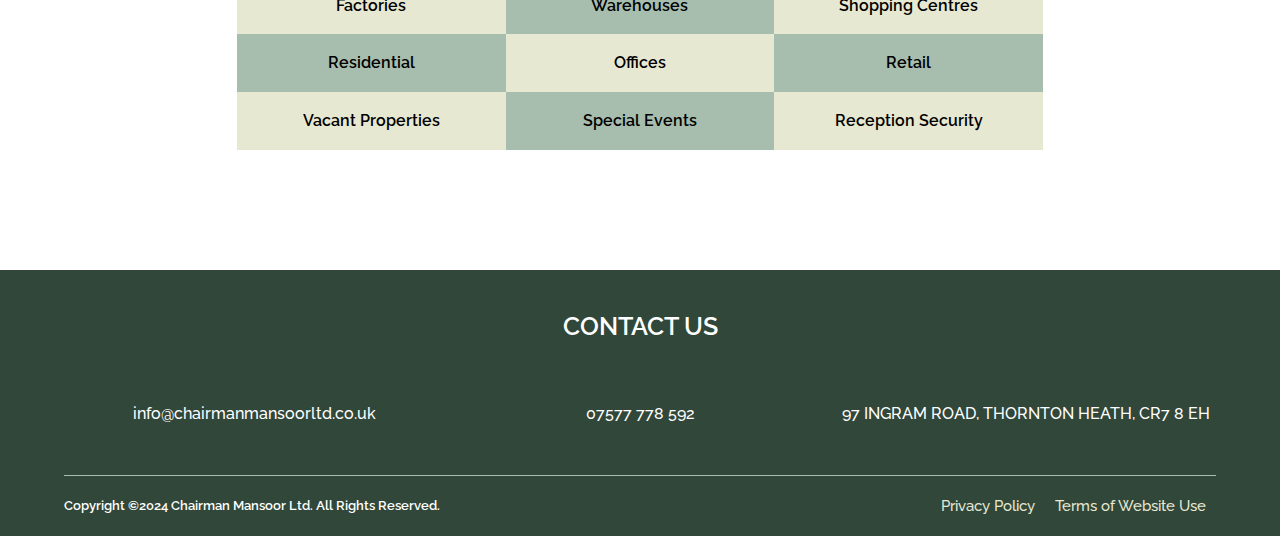
==== commit 1344266d: "second push" ====
--- a/index.html
+++ b/index.html
@@ -24,7 +24,7 @@
     <meta name="googlebot" content="index, follow" />
     <meta name="google" content="nositelinkssearchbox" />
 
-    <!-- <link rel="shortcut icon" href="./assets/favicon.png" type="image/x-icon" /> -->
+    <link rel="shortcut icon" href="./assets/favicon.png" type="image/x-icon" />
 
     <!-- Google Fonts -->
     <!-- Preconnecting can help reduce the latency when actual requests are made to this domain, such as when fetching font resources. -->
@@ -62,11 +62,13 @@
     <!-- Header -->
     <header>
       <div class="container header-box">
-        <img src="./assets/feildz ltd.png" alt="" class="logo" />
+        <img src="./assets/site logo.png" alt="" class="logo" />
         <nav>
           <ul class="navlinks SMN_effect-31">
             <li class="nav-item">
-              <a href="./index.html" data-hover="Home"><span>Home</span></a>
+              <a href="./index.html" data-hover="Home" class="selected_page"
+                ><span>Home</span></a
+              >
             </li>
             <li class="nav-item">
               <a href="./pages/aboutus.html" data-hover="About"
@@ -101,7 +103,9 @@
             <li onclick="closeSidebar()" class="close-icon">
               <a href="#"><ion-icon name="close-outline"></ion-icon></a>
             </li>
-            <li class="items"><a href="./index.html">Home</a></li>
+            <li class="items">
+              <a href="./index.html" class="selected_page">Home</a>
+            </li>
             <li class="items"><a href="./pages/about.html">About</a></li>
             <li class="items">
               <a href="./pages/security-officers.html">Security Officers</a>
@@ -112,7 +116,7 @@
 
             <li class="items"><a href="./pages/contact.html">Contact</a></li>
 
-            <img src="./assets/feildz ltd.png" alt="" />
+            <img src="./assets/site logo.png" alt="" />
           </ul>
         </nav>
       </div>
@@ -133,7 +137,7 @@
         <div class="security-cards-gird-1">
           <div class="card-hover">
             <div class="card-hover__content">
-              <h3 class="card-hover__title">SIA Training</h3>
+              <h4 class="card-hover__title">SIA Training</h4>
               <p class="card-hover__text">
                 Quickly earn key security certifications to enhance skills,
                 boost career opportunities, and ensure regulatory compliance.
@@ -144,7 +148,7 @@
           </div>
           <div class="card-hover">
             <div class="card-hover__content">
-              <h3 class="card-hover__title">CCTV Courses</h3>
+              <h4 class="card-hover__title">CCTV Courses</h4>
               <p class="card-hover__text">
                 Master surveillance techniques and earn your certification as a
                 CCTV specialist to ensure security and safety.
@@ -155,7 +159,7 @@
           </div>
           <div class="card-hover">
             <div class="card-hover__content">
-              <h3 class="card-hover__title">Traffic Marshal</h3>
+              <h4 class="card-hover__title">Traffic Marshal</h4>
               <p class="card-hover__text">
                 Gain essential traffic control skills and ensure safety at
                 events and construction sites with professional guidance.
@@ -166,7 +170,7 @@
           </div>
           <div class="card-hover">
             <div class="card-hover__content">
-              <h3 class="card-hover__title">Fire Marshal</h3>
+              <h4 class="card-hover__title">Fire Marshal</h4>
               <p class="card-hover__text">
                 Acquire the knowledge to enhance safety in any environment by
                 being equipped to prevent, respond to, and manage fire
@@ -180,7 +184,7 @@
         <div class="security-cards-gird-2">
           <div class="card-hover">
             <div class="card-hover__content">
-              <h3 class="card-hover__title">CSCS Labour</h3>
+              <h4 class="card-hover__title">CSCS Labour</h4>
               <p class="card-hover__text">
                 Take your first step into the construction industry, showcasing
                 your skills and suitability as a competent and safe worker.
@@ -191,7 +195,7 @@
           </div>
           <div class="card-hover">
             <div class="card-hover__content">
-              <h3 class="card-hover__title">Door supervisor Course</h3>
+              <h4 class="card-hover__title">Door supervisor Course</h4>
               <p class="card-hover__text">
                 Acquire the knowledge and self-assurance required to guarantee
                 security and safety in the entertainment and nightlife sectors.
@@ -202,7 +206,7 @@
           </div>
           <div class="card-hover">
             <div class="card-hover__content">
-              <h3 class="card-hover__title">Door Supervisor Topup</h3>
+              <h4 class="card-hover__title">Door Supervisor Topup</h4>
               <p class="card-hover__text">
                 Enhance your security skills and stay current with the latest
                 door supervision regulations.
@@ -218,11 +222,11 @@
     <!-------------- Areas of Services --------------->
     <section class="areas-services-section">
       <div class="container">
-        <h2>
+        <h3 class="heading-3">
           Security services in London, Essex, and across the United Kingdom for
           the retail, residential, commercial, and construction industries.
-        </h2>
-        <p>
+        </h3>
+        <p class="text-p">
           In London, Essex, and the whole UK, Chairman Mansoor ltd UK
           specializes in offering security services. We have specific insight of
           the retail and construction industries and experience in several other
@@ -232,7 +236,7 @@
     </section>
     <!------------- What we Can do Section ------------>
     <section class="what-we-can-section container">
-      <h2>How we can help you!</h2>
+      <h2 class="heading-2">How we can help you!</h2>
       <span
         >Chairman Mansoor Ltd delivers a range of security solutions tailored
         for both commercial and residential clients..</span
@@ -290,33 +294,10 @@
           <li><b>Key Holding and Managment</b></li>
         </ul>
       </div>
-
-      <!-- <div class="services-card">
-        <div>
-          <img src="./assets/cctv.jpg" alt="" />
-          <h4>Cctv</h4>
-        </div>
-        <div>
-          <img src="./assets/barrier.jpg" alt="" />
-          <h4>Barrier</h4>
-        </div>
-        <div>
-          <img src="./assets/biometric.jpg" alt="" />
-          <h4>Biometrics</h4>
-        </div>
-        <div>
-          <img src="./assets/monitering.jpg" alt="" />
-          <h4>Monitering</h4>
-        </div>
-        <div>
-          <img src="./assets/guard.jpg" alt="" />
-          <h4>Manned Guarding</h4>
-        </div>
-      </div> -->
     </section>
     <!-- Sectors Section -->
     <section class="sectors-section container">
-      <h2>Our Clientele and Industries Served</h2>
+      <h2 class="heading-2">Our Clientele and Industries Served</h2>
       <div class="sections-section-grid">
         <span>Construction</span>
         <span>Retail</span>
--- a/style/style.css
+++ b/style/style.css
@@ -60,6 +60,32 @@
   margin: 0 auto;
 }
 
+.text-ul > li {
+  text-indent: -23px;
+  margin-left: 28px;
+  margin-bottom: 10px;
+  font-weight: 500;
+  line-height: 2.4rem;
+}
+
+.heading-2 {
+  font-weight: 600;
+  text-transform: uppercase;
+  font-size: 2.8rem;
+  line-height: 3.5rem;
+  text-align: center;
+}
+.heading-3 {
+  font-weight: 600;
+  font-size: 2.2rem;
+  line-height: 2.9rem;
+}
+.text-p {
+  font-size: 1.6rem;
+  line-height: 2.5rem;
+  margin-bottom: 10px;
+  font-weight: 500;
+}
 /*----------- Pre Header---------- */
 .pre-header {
   background-color: #234056;
@@ -97,25 +123,24 @@
 }
 /*------------- Header ------------*/
 .logo {
-  width: 100px;
+  width: 67px;
   cursor: pointer;
 }
-
 header {
   background-color: white;
 }
 .header--bg {
   /* background-color: var(--seconday-color); */
-
-  box-shadow: rgba(0, 0, 0, 0.1) 0px 4px 6px -1px,
-    rgba(0, 0, 0, 0.06) 0px 2px 4px -1px;
   box-shadow: rgba(33, 35, 38, 0.15) 0px 10px 10px -10px;
+}
+.selected_page {
+  color: var(--primay-color) !important;
 }
 .header-box {
   display: flex;
   justify-content: space-between;
   align-items: center;
-  padding: 18px 0;
+  padding: 12px 0;
 }
 .navlinks {
   display: flex;
@@ -423,34 +448,29 @@
   background-color: white;
   margin: 140px auto;
 }
-.areas-services-section h2 {
+.areas-services-section h3 {
   text-transform: capitalize;
   text-align: center;
   color: var(--primay-color);
+  width: 80%;
+  max-width: 850px;
+  margin: 0 auto;
+}
+.areas-services-section p {
+  text-transform: capitalize;
+  text-align: center;
+  padding-top: 20px;
   width: 80%;
   max-width: 800px;
   margin: 0 auto;
-}
-.areas-services-section p {
-  text-transform: capitalize;
-  text-align: center;
-  padding-top: 20px;
-  font-size: 1.6rem;
-  line-height: 2.5rem;
   font-weight: 600;
-  width: 80%;
-  max-width: 700px;
-  margin: 0 auto;
 }
 
 /*-------------- What Can We Do Section------------- */
 
 .what-we-can-section h2 {
-  font-size: 3rem;
-  text-align: center;
   text-transform: uppercase;
   color: #234056;
-  font-weight: 700;
   margin-bottom: 20px;
 }
 
@@ -537,12 +557,9 @@
   margin: 120px auto;
 }
 .sectors-section h2 {
-  text-align: center;
   text-transform: uppercase;
-  font-size: 3rem;
-  font-weight: 700;
-  margin-bottom: 30px;
   color: #234056;
+  margin-bottom: 20px;
 }
 .sections-section-grid {
   display: grid;
@@ -570,7 +587,6 @@
   background-color: var(--fourth-color);
   color: white;
   padding: 40px 0 0 0;
-  /* background-color: #234056; */
 }
 footer h4 {
   font-weight: 600;
@@ -604,6 +620,7 @@
   font-weight: 500;
   font-size: 1.6rem;
   text-transform: lowercase;
+  text-align: center;
 }
 .address {
   text-transform: uppercase !important;
@@ -637,6 +654,7 @@
 .footer-flexbox-bottom .copyright {
   font-size: 1.3rem;
   font-weight: 600;
+  text-align: center;
 }
 
 /* ----------Privacy Policy Page------------- */
@@ -662,9 +680,10 @@
   margin: 25px 0 4px 0;
 }
 .policy-section p {
-  font-size: 1.7rem;
+  font-size: 1.6rem;
   margin-bottom: 10px;
   line-height: 2.5rem;
+  font-weight: 500;
 }
 .policy-section ul {
   list-style: disc;
@@ -674,6 +693,7 @@
 .policy-section ul li {
   text-indent: -22px;
   margin-left: 28px;
+  font-weight: 500;
   margin-bottom: 7px;
 }
 .policy-section ol {
@@ -687,7 +707,7 @@
   margin-bottom: 7px;
 }
 
-/*------- About Us Page--------- */
+/*--------------------- About Us Page---------------------------- */
 .about-section {
   margin: 0 0 100px 0;
 }
@@ -696,38 +716,35 @@
   position: relative;
   height: auto;
   transform: translateZ(0);
-  background-image: linear-gradient(35deg, #8dd9ff, #ffda00);
 }
 .intro img {
   position: relative;
   display: block;
   width: 100%;
-  height: 500px;
+  height: 450px;
   z-index: 1;
-  /* mix-blend-mode: multiply; */
   object-fit: cover;
-  object-position: 50% 77%;
+  object-position: 50% 80%;
 }
 
 .intro .caption {
   position: absolute;
-  bottom: 10%;
+  top: 50%;
+  transform: translateY(-50%);
   left: 0;
   width: 100%;
   text-align: center;
   z-index: 3;
-  color: white;
 }
 .intro .caption h1 {
   display: inline-block;
   width: fit-content;
-  font-size: 4.5rem;
-  font-weight: 600;
+  font-size: 3.8rem;
+  font-weight: 700;
   text-transform: uppercase;
   background-color: var(--primay-color);
-  color: var(--primay-color);
   color: white;
-  padding: 10px 30px;
+  padding: 10px 25px;
   border-radius: 4px;
 }
 
@@ -748,12 +765,8 @@
   height: 100%;
 }
 
-.about-section-content h1 {
-  font-size: 2.4rem;
-  line-height: 2.8rem;
+.about-section-content h3 {
   color: var(--primay-color);
-  font-weight: 600;
-
   text-align: center;
   margin: 50px 0 10px 0;
 }
@@ -763,10 +776,6 @@
   text-align: center;
 }
 .about-section-content p {
-  margin-bottom: 10px;
-  font-size: 1.7rem;
-  line-height: 2.5 rem;
-  font-weight: 500;
   text-align: center;
 }
 .about-section-content p b {
@@ -779,13 +788,8 @@
 }
 
 .our-team h2 {
-  font-size: 3rem;
-  line-height: 4rem;
   color: #234056;
-  font-weight: 600;
-  margin-bottom: 20px;
-  text-transform: uppercase;
-  text-align: center;
+  margin-bottom: 40px;
 }
 
 .our-team-cards {
@@ -793,20 +797,20 @@
   justify-content: space-between;
   align-items: center;
   flex-direction: row;
-  column-gap: 40px;
+  column-gap: 20px;
 }
 
 .our-team-card {
   background-color: white;
   display: grid;
-  grid-template-columns: 130px 1fr;
+  grid-template-columns: 120px 1fr;
   width: 100%;
   border-radius: 10px;
   box-shadow: 0px 3px 20px 3px rgba(191, 191, 191, 0.2);
 }
 
 .our-team-card img {
-  width: 120px;
+  width: 100%;
   border-radius: 10px;
 }
 .our-team-card div {
@@ -816,7 +820,7 @@
   display: flex;
   flex-direction: column;
   justify-content: center;
-  padding-left: 20px;
+  padding: 5px 10px 5px 15px;
   border-top-right-radius: 10px;
   border-bottom-right-radius: 10px;
 }
@@ -832,242 +836,135 @@
   font-weight: 600;
   display: block;
   color: white;
-}
-/* ---------Continental Benefits Section---------- */
-.continental-benefits-section {
+  margin-bottom: 2px;
+}
+/* ---------SplitText Section (Chairman Mansoor Ltd Benefits) ---------- */
+.splitText-section {
   margin: 100px 0 0 0;
 }
-.continental-benefit-section-flexbox {
+.splitText-section-flexbox {
   display: grid;
   grid-template-columns: repeat(2, 1fr);
 }
-.continental-benefits-section h2 {
-  font-size: 3rem;
-  line-height: 3.6rem;
+.splitText-section h2 {
   color: #234056;
-  font-weight: 600;
-  margin-bottom: 10px;
-  text-transform: uppercase;
-  text-align: center;
-}
-.continental-benefit-left {
+  margin-bottom: 20px;
+}
+.splitText-section-flexbox-left {
   background-color: var(--grey-shade-light);
-  padding: 60px 6vw;
-  grid-column: 1;
-}
-.continental-business-right {
-  grid-column: 2;
+  padding: 60px 6vw 45px 6vw;
+}
+.splitText-section-flexbox-right {
   background-color: var(--seconday-color);
-  padding: 60px 6vw;
-}
-
-.continental-benefit-left p,
-.continental-business-right p {
-  margin-bottom: 10px;
-  font-weight: 500;
-}
-.continental-benefit-left p b,
-.continental-business-right p b {
+  padding: 60px 6vw 45px 6vw;
+}
+
+.text-p b {
   color: var(--fourth-color);
 }
-/*------------ Security Officers Page---------------- */
-
-.security-officers-section {
-  margin: 100px auto;
-}
-
-.security-officers-section h1 {
-  font-size: 2.8rem;
-  line-height: 3.5rem;
+/*-------------------- Security Officers Page------------------------ */
+/* ----------------SplitLtoR Section (About Security Officers Section)------------ */
+.splitLtoR-section {
+  margin: 80px auto 100px auto;
+}
+
+.splitLtoR-section h2 {
   color: var(--primay-color);
-  font-weight: 600;
   margin-bottom: 15px;
-  text-transform: uppercase;
-  text-align: center;
-}
-
-.security-officers-section span {
+}
+
+.splitLtoR-section span {
   display: block;
   text-align: center;
   font-size: 1.8rem;
   font-weight: 500;
 }
 
-.security-officers-section-flexbox {
+.splitLtoR-section-flexbox {
   display: grid;
   grid-template-columns: repeat(2, 1fr);
   margin: 50px 0;
   grid-column-gap: 50px;
 }
 
-.security-officers-section-flexbox-left h2 {
-  font-size: 2.2rem;
-  line-height: 2.8rem;
+.splitLtoR-section-flexbox-left h3 {
   color: var(--primay-color);
-  font-weight: 600;
-  margin-bottom: 10px;
-}
-
-.security-officers-section-flexbox-left ul {
+  margin-bottom: 15px;
+}
+
+.splitLtoR-section-flexbox-left ul {
   list-style-type: disc;
   list-style-position: inside;
   padding-right: 6vw;
 }
 
-.security-officers-section-flexbox-left ul li {
-  text-indent: -23px;
-  margin-left: 28px;
-  margin-bottom: 10px;
-  font-weight: 500;
-  line-height: 2.4rem;
-}
-
-.security-officers-section-flexbox-right img {
+.splitLtoR-section-flexbox-right img {
   object-fit: cover;
   object-position: center;
   width: 100%;
-}
-
-/* -----------Our Security Officers Section----------- */
-.our-officers-section {
-  margin: 120px 0 0 0;
-}
-
-.our-officers-section h2 {
-  font-size: 2.8rem;
-  line-height: 3.5rem;
-  color: #234056;
-  font-weight: 600;
-  margin-bottom: 15px;
-  text-transform: uppercase;
-  text-align: center;
-}
-
-.our-officers-section-flexbox {
+  border-radius: 20px;
+  height: 100%;
+}
+
+/* --------SplitText Section (Our Trained Officers) --------- */
+.splitText-section ul {
+  list-style-type: disc;
+  list-style-position: inside;
+}
+/*------------------------ Security Devices Page----------------------------- */
+/*---------- Security Devices Section------------- */
+.splitRtoL-section {
+  margin: 80px auto 100px auto;
+}
+.splitRtoL-section-flexbox {
   display: grid;
   grid-template-columns: repeat(2, 1fr);
-}
-
-.our-officers-section-flexbox-left {
-  background-color: var(--grey-shade-light);
-  padding: 70px 6vw;
-  grid-column: 1;
-}
-
-.our-officers-section-flexbox-left ul,
-.our-officers-section-flexbox-right ul {
-  list-style-type: disc;
-  list-style-position: inside;
-}
-
-.our-officers-section-flexbox-left ul li,
-.our-officers-section-flexbox-right ul li {
-  text-indent: -23px;
-  margin-left: 28px;
-  margin-bottom: 10px;
-  font-weight: 500;
-  line-height: 2.4rem;
-}
-
-.our-officers-section-flexbox-right {
-  grid-column: 2;
-  background-color: var(--seconday-color);
-  padding: 70px 6vw;
-}
-/*-------------- Security Devices Section------------ */
-.security-device-section {
-  margin: 100px auto;
-}
-.security-device-section h1 {
-  font-size: 2.8rem;
-  line-height: 3.5rem;
+  margin: 50px 0;
+  grid-column-gap: 50px;
+}
+.splitRtoL-section span {
+  display: block;
+  text-align: center;
+  font-size: 1.8rem;
+  font-weight: 500;
+}
+
+.splitRtoL-section-flexbox-left img {
+  object-fit: cover;
+  object-position: center;
+  border-radius: 20px;
+  width: 100%;
+  height: 100%;
+}
+
+.splitRtoL-section h2 {
   color: var(--primay-color);
-  font-weight: 600;
   margin-bottom: 15px;
-  text-transform: uppercase;
-  text-align: center;
-}
-.security-device-section span {
-  display: block;
-  text-align: center;
-  font-size: 1.8rem;
-  line-height: 2.6rem;
-  font-weight: 500;
-}
-.security-device-section-flexbox {
-  display: grid;
-  grid-template-columns: repeat(2, 1fr);
-  margin: 60px 0 0 0;
-  grid-column-gap: 50px;
-}
-
-.security-device-section-flexbox-left h2 {
-  font-size: 2.4rem;
-  line-height: 3.2rem;
-  color: var(--primay-color);
-  font-weight: 600;
-  margin-bottom: 10px;
-}
-.security-device-section-flexbox-left ul {
+}
+
+.splitRtoL-section-flexbox-right ul {
   list-style-type: disc;
   list-style-position: inside;
   padding-right: 6vw;
 }
-.security-device-section-flexbox-left ul li {
-  text-indent: -23px;
-  margin-left: 28px;
-  margin-bottom: 10px;
-  font-weight: 500;
-}
-
-.security-device-section-flexbox-right img {
-  object-fit: cover;
-  object-position: center;
-  border-radius: 20px;
-  width: 100%;
-}
-
-.security-device-section-alarm-flexbox-left img {
-  object-fit: cover;
-  object-position: center;
-  border-radius: 20px;
-  width: 100%;
-}
-
-.security-device-section-flexbox-alarm-right ul {
-  list-style-type: disc;
-  list-style-position: inside;
-  padding-right: 6vw;
-}
-.security-device-section-flexbox-alarm-right ul li {
-  text-indent: -23px;
-  margin-left: 28px;
-  margin-bottom: 10px;
-  font-weight: 500;
-}
-.security-device-section-flexbox-alarm-right h2 {
-  font-size: 2.4rem;
-  line-height: 3.2rem;
+
+.splitRtoL-section-flexbox-right h3 {
   color: var(--primay-color);
-  font-weight: 600;
-  margin-bottom: 10px;
+  margin-bottom: 15px;
 }
 
 /* ------------Contact Us page---------------- */
 .contact-form-container {
+  background-color: #fafafa;
+}
+.contact-form-container > div {
   position: relative;
-  width: 100%;
-  min-height: 100vh;
-  padding: 2rem;
-  background-color: white;
   overflow: hidden;
   display: flex;
   align-items: center;
   justify-content: center;
-  /* margin-top: 10px; */
-  background-color: #fafafa;
-}
-
+  padding: 80px 0;
+}
 .form {
   width: 100%;
   max-width: 1000px;
@@ -1187,7 +1084,7 @@
   font-size: 1.6rem;
   font-weight: 700;
   text-transform: uppercase;
-  color: var(--primary-clr);
+  color: #234056;
   line-height: 1;
   border-radius: 5px;
   outline: none;
--- a/style/responsive.css
+++ b/style/responsive.css
@@ -1,489 +1,279 @@
 @media (max-width: 1024px) {
-  .logo img {
-    height: 70px;
-  }
-  .hero-content h1 {
-    font-size: 3.6rem;
-    width: 80%;
-  }
-
-  .hero-section {
-    height: 100vh;
-  }
-  .hero-section img {
-    height: 100vh;
-  }
-
-  .hero-content-container {
-    top: 40%;
-    transform: translateY(-40%);
-  }
-
-  .security-cards {
-    margin-top: -50px;
-  }
-  .security-cards-gird-1 {
-    grid-template-columns: repeat(2, 1fr);
-  }
-  .security-cards-gird-2 {
-    grid-template-columns: repeat(2, 1fr);
-  }
-  .ag-courses-item_link {
-    padding: 25px 25px;
-  }
-  .ag-courses-item_title {
-    font-size: 23px;
-  }
-
-  .ag-courses-item_content {
-    font-size: 16px;
-  }
-  .contact-us-section-form {
-    width: 75%;
-  }
-  .footer-flexbox-top {
-    justify-content: flex-start;
-    align-items: flex-start;
+  .logo {
+    width: 55px;
+  }
+  .pre-header__box div a {
+    font-size: 1.5rem;
+  }
+  .heading-2 {
+    font-size: 2.6rem;
+    line-height: 3.4rem;
+  }
+  .heading-3 {
+    font-size: 2.1rem;
+    line-height: 2.8rem;
+  }
+
+  /* ------------Security Devices and Security Officers Page--------------*/
+  .splitLtoR-section {
+    margin: 60px auto 60px auto;
+  }
+  .splitRtoL-section {
+    margin: 60px auto 60px auto;
+  }
+  .splitLtoR-section-flexbox-left ul {
+    padding-right: 0;
+  }
+  .splitLtoR-section h2 {
+    color: var(--primay-color);
+    margin-bottom: 10px;
+  }
+  .splitRtoL-section h2 {
+    color: var(--primay-color);
+    margin-bottom: 10px;
+  }
+  .splitLtoR-section-flexbox {
+    display: flex;
+    flex-direction: column-reverse;
+    grid-template-columns: repeat(1, 1fr);
+    margin: 20px 0 0 0;
+    grid-column-gap: 0;
+    row-gap: 35px;
+  }
+  .splitLtoR-section-flexbox-right img {
+    aspect-ratio: 1/0.45;
+  }
+
+  .splitRtoL-section-flexbox-left img {
+    aspect-ratio: 1/0.45;
+  }
+  .splitRtoL-section-flexbox-right ul {
+    padding-right: 0;
+  }
+  .splitRtoL-section-flexbox {
+    display: flex;
     flex-direction: column;
-  }
-  .footer-flexbox-top div {
-    flex-direction: row;
-    justify-content: flex-start;
-    align-items: center;
-    width: 100%;
-  }
-  .footer-flexbox-top div i {
-    margin-bottom: 0;
-    margin-right: 15px;
-  }
-  .footer-flexbox-top h3 {
-    text-align: left;
-  }
-
-  .security-officers-section-flexbox {
     grid-template-columns: repeat(1, 1fr);
+    margin: 20px 0 0 0;
     grid-column-gap: 0;
-    grid-row-gap: 20px;
-    margin: 25px 0;
-  }
-
-  .security-officers-section-flexbox-right img {
-    border-radius: 20px;
-    height: 400px;
-    width: 100%;
-  }
-  /* Security Devices Section */
-  .security-device-section {
+    row-gap: 35px;
+  }
+  .splitLtoR-section span,
+  .splitRtoL-section span {
+    font-size: 1.7rem;
+  }
+  /* --------------About Us Page---------------- */
+  .about-section {
+    margin: 0 0 80px 0;
+  }
+  .our-team h2 {
+    margin-bottom: 25px;
+  }
+  .intro img {
+    height: 350px;
+    object-position: 50% 85%;
+  }
+  .intro .caption h1 {
+    font-size: 3rem;
+    padding: 8px 20px;
+  }
+  .our-team {
     margin: 90px auto;
   }
-  .security-device-section-flexbox {
-    grid-template-columns: repeat(1, 1fr);
-    margin: 50px 0 0 0;
-    grid-column-gap: 0;
-    grid-row-gap: 30px;
-  }
-  .security-device-section-flexbox-right img {
-    height: 400px;
-  }
-  .security-device-section-alarm-flexbox-left img {
-    height: 400px;
-  }
-  .what-we-can-section .what-we-can-section-grid {
-    grid-column-gap: 15px;
-    margin: 30px 0;
-  }
-  .sections-section-grid {
-    width: 90%;
-  }
-  .services-card {
-    grid-template-columns: repeat(3, 1fr);
-  }
-}
-@media (max-width: 786px) {
-  .hero-content h1 {
-    font-size: 3.3rem;
-    width: 80%;
-    line-height: 4rem;
-  }
-
-  .menu {
-    display: none;
-  }
-  .icon {
-    display: block;
-  }
-  .logo img {
-    height: 90px;
-  }
-  .contact-us-section-form {
-    width: 85%;
-  }
-  .logo img {
-    height: 70px;
-  }
-  .about-section-container {
-    display: grid;
-    grid-template-columns: repeat(1, 1fr);
-  }
-  .about-section-container-left h1 {
-    width: 90%;
-  }
-  .about-section-container-left p {
-    width: 90%;
-  }
-  .our-team h2 {
-    font-size: 2.5rem;
-  }
-
   .our-team-cards {
     flex-direction: column;
     column-gap: 0;
-    row-gap: 30px;
+    row-gap: 15px;
   }
   .our-team-card {
-    padding: 30px 10px;
-  }
-  .continental-benefits-section {
-    margin: 80px 0;
-  }
-  .continental-benefit-section-flexbox {
-    grid-template-columns: repeat(1, 1fr);
-  }
-  .continental-benefit-left {
-    padding: 40px 6vw 0 6vw;
-    grid-column: 1;
-    background-color: var(--grey-shade-dark);
-  }
-  .continental-business-right {
-    grid-column: 1;
-    padding: 0 6vw 40px 6vw;
-  }
-  .continental-benefit-left p,
-  .continental-business-right p {
-    margin-bottom: 10px;
-    font-size: 1.4rem;
-    line-height: 2.1rem;
-  }
-
-  .continental-benefits-section h2 {
-    font-size: 2.5rem;
-  }
-  .our-officers-section {
-    margin: 80px 0;
-  }
-
-  .our-officers-section h2 {
-    font-size: 2.5rem;
-  }
-
-  .our-officers-section-flexbox {
-    grid-template-columns: repeat(1, 1fr);
-  }
-
-  .our-officers-section-flexbox-left {
-    padding: 40px 6vw 0 6vw;
-    grid-column: 1;
-    background-color: var(--grey-shade-dark);
-  }
-
-  .our-officers-section-flexbox-right {
-    grid-column: 1;
-    padding: 0 6vw 40px 6vw;
-  }
-  .security-officers-section h1 {
-    text-align: left;
-  }
-
-  .security-officers-section span {
-    text-align: left;
-  }
-  .security-device-section h1 {
-    text-align: left;
-  }
-  .security-device-section span {
-    text-align: left;
-  }
-  .security-device-section-flexbox {
-    margin: 20px 0 0 0;
-  }
-  .what-we-can-section .what-we-can-section-grid {
-    grid-column-gap: 0;
-    grid-template-columns: repeat(1, 1fr);
-  }
-  .sectors-section {
-    margin: 80px auto;
-  }
-  .sectors-section h2 {
-    font-size: 2.5rem;
-  }
-  .sections-section-grid {
-    grid-template-columns: repeat(1, 1fr);
-    grid-column-gap: 20px;
-  }
-  .what-we-can-section h2 {
-    font-size: 2.5rem;
-    margin-bottom: 10px;
-  }
-
-  .what-we-can-section span {
-    font-size: 2rem;
-  }
-  .services-card {
-    grid-template-columns: repeat(2, 1fr);
-  }
-  .services-card img {
-    aspect-ratio: 4/3;
-  }
-
+    max-width: 500px;
+    width: 100%;
+  }
+  .splitText-section-flexbox-left {
+    padding: 50px 6vw 40px 6vw;
+  }
+  .splitText-section-flexbox-right {
+    padding: 50px 6vw 40px 6vw;
+  }
+}
+@media (max-width: 786px) {
+  .menu {
+    display: none;
+  }
+  .icon {
+    display: block;
+  }
   .pre-header__box div i {
     font-size: 1.4rem;
     margin-right: 4px;
   }
-
   .pre-header__box div a {
     font-size: 1.3rem;
   }
-  .pre-header__box {
-    padding: 12px 0;
-  }
-
   .logo {
-    width: 90px;
+    width: 50px;
   }
   .header-box {
-    padding: 12px 0;
+    padding: 8px 0;
+  }
+
+  .navlinks > li {
+    margin: 0 0 0 20px;
   }
   .contactUs-btn button {
     font-size: 1.4rem;
     padding: 8px 18px;
   }
-  .navlinks > li {
-    margin: 0 0 0 20px;
+  .heading-2 {
+    font-size: 2.4rem;
+    line-height: 3.1rem;
+  }
+
+  /* -----------------Privacy and Terms of Use Page---------------------- */
+  .policy-section {
+    margin: 60px auto;
+  }
+  .policy-section h1 {
+    font-size: 2.2rem;
+    margin-bottom: 10px;
+  }
+  .policy-section h2 {
+    font-size: 1.9rem;
+  }
+  .policy-section h3 {
+    font-size: 1.7rem;
+  }
+  .policy-section p {
+    font-size: 1.5rem;
+    line-height: 2.3rem;
+  }
+  .policy-section ul li,
+  .policy-section ol li {
+    font-size: 1.5rem;
+    line-height: 2.3rem;
+  }
+  .footer-flexbox-top {
+    flex-direction: column;
+    justify-content: center;
+    align-items: center;
+    margin: 35px 0;
+    row-gap: 15px;
+  }
+  .footer-flexbox-top div {
+    flex-direction: column;
+    justify-content: center;
+    align-items: center;
+    width: 98%;
+  }
+  .footer-flexbox-bottom {
+    flex-direction: column-reverse;
+    row-gap: 10px;
+    padding: 12px 0;
+  }
+
+  /* --------------Contact Us Page-------------- */
+  .contact-form-container > div {
+    padding: 60px 0;
+  }
+  .form {
+    grid-template-columns: 1fr;
+  }
+
+  .contact-info:before {
+    bottom: initial;
+    top: -75px;
+    right: 65px;
+    transform: scale(0.95);
+  }
+
+  .contact-form:before {
+    top: -13px;
+    left: initial;
+    right: 70px;
+  }
+
+  .circle.one {
+    width: 90px;
+    height: 90px;
+    top: 130px;
+    right: -40px;
+  }
+
+  .circle.two {
+    width: 50px;
+    height: 50px;
+    top: -20px;
+    right: -10px;
+  }
+
+  .contact-info:before {
+    bottom: 1px;
+    top: -40px;
+  }
+  /* ------------Security Devices and Security Officers Page--------------*/
+
+  .splitLtoR-section span,
+  .splitRtoL-section span {
+    font-size: 1.6rem;
+    font-weight: 600;
+  }
+  .splitLtoR-section-flexbox-right img {
+    aspect-ratio: 1/0.55;
+  }
+
+  .splitRtoL-section-flexbox-left img {
+    aspect-ratio: 1/0.55;
+  }
+  /* --------------About Us Page---------------- */
+  .about-section {
+    margin: 0 0 60px 0;
+  }
+  .our-team h2 {
+    margin-bottom: 25px;
+  }
+  .intro img {
+    height: 290px;
+    object-position: 50% 80%;
+    object-fit: cover;
+  }
+  .intro .caption h1 {
+    font-size: 2.5rem;
+    padding: 8px 15px;
+  }
+  .intro .caption {
+    top: 70%;
+    transform: translateY(-70%);
+  }
+  .intro .overlay svg {
+    display: none;
+  }
+  .our-team {
+    margin: 0 auto;
+  }
+  .our-team-card {
+    grid-template-columns: 100px 1fr;
+  }
+
+  .splitText-section {
+    margin: 80px 0 0 0;
+  }
+  .splitText-section-flexbox {
+    grid-template-columns: repeat(1, 1fr);
+  }
+
+  .splitText-section-flexbox-left {
+    padding: 40px 6vw 10px 6vw;
+  }
+  .splitText-section-flexbox-right {
+    padding: 15px 6vw 40px 6vw;
   }
 }
 
 @media (max-width: 576px) {
-  .logo img {
-    height: 50px;
-  }
-  .hero-section {
-    height: 65vh;
-  }
-  .hero-section img {
-    height: 65vh;
-  }
-  .hero-content h1 {
-    font-size: 2.5rem;
-    width: 90%;
-    line-height: 3.4rem;
-  }
-  .hero-content span {
-    padding: 12px 20px;
-    font-size: 1.5rem;
-  }
-  .hero-content-container {
-    top: 50%;
-    transform: translateY(-50%);
-  }
-
-  .ag-courses-item_title {
-    margin: 0 0 15px;
-    font-weight: 700;
-    font-size: 2.1rem;
-  }
-  .security-cards-gird-1 {
-    grid-template-columns: repeat(1, 1fr);
-    column-gap: 0;
-  }
-  .security-cards-gird-2 {
-    grid-template-columns: repeat(1, 1fr);
-  }
-  .ag-courses-item_content {
-    font-size: 15px;
-  }
-  .ag-courses-item_link {
-    padding: 20px 2px 25px 25px;
-    height: max-content;
-  }
-  .ag-courses-item_bg {
-    -webkit-transition: none;
-    -o-transition: none;
-    transition: none;
-  }
-  .ag-courses-item_link:hover .ag-courses-item_bg {
-    -webkit-transform: scale(1);
-    -ms-transform: scale(1);
-    transform: scale(1);
-  }
-  .policy-section h1 {
-    font-size: 3rem;
-  }
-  .policy-section h2 {
-    font-size: 2.2rem;
-  }
-  .policy-section h3 {
-    font-size: 1.8rem;
-  }
-  .contact-us-section-form {
-    width: 100%;
-    padding: 25px;
-  }
-  .contact-us-section-form form div {
-    flex-direction: column;
-  }
-  .contact-us-section-form form div > span {
-    width: 100%;
-  }
-  .contact-us-section-form form button {
-    font-size: 1.5rem;
-    padding: 8px 20px;
-  }
-  .contact-us-section-form h2 {
-    margin-bottom: 5px;
-  }
-  footer h4 {
-    font-size: 2.4rem;
-    text-align: left;
-  }
-
-  .footer-flexbox-top div i {
-    margin-bottom: 0;
-    margin-right: 15px;
-    font-size: 1.9rem;
-    padding: 14px 14px;
-  }
-  .footer-flexbox-top h3 {
-    text-align: left;
-  }
-  .footer-flexbox-top h3 {
-    font-size: 1.7rem;
-  }
-  .footer-flexbox-top h3 span {
-    font-size: 1.5rem;
-  }
-  .footer-links ul {
-    flex-direction: column;
-  }
-  .about-section {
-    margin: 80px 0;
-    padding: 50px 0;
-  }
-  .about-section-container-left h1 {
-    width: 90%;
-    font-size: 2.5rem;
-    line-height: 3rem;
-  }
-  .about-section-container-left p {
-    width: 90%;
-    font-size: 1.4rem;
-  }
-  .about-section-container-right p {
-    font-size: 1.5rem;
-  }
-  .our-team-card h4 {
-    font-size: 1.8rem;
-  }
-  .our-officers-section-flexbox-left ul li,
-  .our-officers-section-flexbox-right ul li {
-    font-size: 1.4rem;
-    line-height: 2.1rem;
-  }
-  .security-officers-section h1 {
-    font-size: 2.5rem;
-    line-height: 3.1rem;
-    margin-bottom: 10px;
-  }
-
-  .security-officers-section span {
-    font-size: 1.6rem;
-  }
-  .security-officers-section-flexbox {
-    margin: 20px 0;
-  }
-  .security-officers-section-flexbox-left h2 {
-    font-size: 2.1rem;
-    line-height: 2.8rem;
-  }
-  .security-officers-section-flexbox-left ul li {
-    font-size: 1.4rem;
-  }
-  .security-officers-section-flexbox-right img {
-    height: 300px;
-  }
-  .security-device-section-flexbox-right img {
-    height: 300px;
-  }
-  .security-device-section-alarm-flexbox-left img {
-    height: 300px;
-  }
-  .security-device-section h1 {
-    font-size: 2.5rem;
-    line-height: 3.1rem;
-    margin-bottom: 10px;
-  }
-  .security-device-section span {
-    font-size: 1.6rem;
-    line-height: 2.3rem;
-  }
-  .security-device-section-flexbox-left h2 {
-    font-size: 2.1rem;
-    line-height: 2.8rem;
-  }
-  .security-device-section-flexbox-left ul {
-    padding-right: 2vw;
-  }
-  .security-device-section-flexbox-left ul li {
-    font-size: 1.4rem;
-  }
-  .security-device-section-flexbox-alarm-right ul li {
-    font-size: 1.4rem;
-  }
-  .security-device-section-flexbox-alarm-right h2 {
-    font-size: 2.1rem;
-    line-height: 2.8rem;
-  }
-  .areas-services-section {
-    margin: 70px auto;
-    padding: 40px 20px;
-  }
-  .areas-services-section h2 {
-    font-size: 2rem;
-  }
-  .areas-services-section p {
-    font-size: 1.5rem;
-  }
-  .sectors-section h2 {
-    font-size: 2.1rem;
-  }
-  .what-we-can-section h2 {
-    font-size: 2.1rem;
-  }
-
-  .what-we-can-section span {
-    font-size: 1.7rem;
-  }
-  .what-we-can-section ul {
-    padding-right: 10px;
-  }
-
-  .what-we-can-section ul li {
-    font-size: 1.6rem;
-    margin-bottom: 5px;
-  }
-  .services-card {
-    grid-template-columns: repeat(1, 1fr);
-  }
-  .services-card img {
-    aspect-ratio: 4/2;
-  }
-  .services-card h4 {
-    font-size: 1.5rem;
-  }
   .pre-header__box div i {
     font-size: 1.3rem;
     margin-right: 4px;
   }
-
   .pre-header__box div a {
     font-size: 1.2rem;
   }
@@ -493,6 +283,111 @@
 
   .navlinks > li {
     margin: 0 0 0 20px;
+  }
+  .heading-2 {
+    font-size: 2.1rem;
+    line-height: 2.9rem;
+  }
+  .heading-3 {
+    font-size: 1.9rem;
+  }
+  .text-ul > li {
+    margin-bottom: 7px;
+    font-size: 1.5rem;
+    line-height: 2.1rem;
+  }
+  .text-p {
+    font-size: 1.5rem;
+    line-height: 2.3rem;
+  }
+
+  /* -----------Footer-------- */
+  footer {
+    padding: 30px 0 0 0;
+  }
+  footer h4 {
+    font-size: 2.2rem;
+  }
+  .footer-flexbox-top div i {
+    font-size: 2.3rem;
+  }
+
+  .footer-flexbox-top span {
+    font-weight: 500;
+    font-size: 1.5rem;
+  }
+  .footer-flexbox-top {
+    row-gap: 20px;
+    margin: 30px 0;
+  }
+  .footer-flexbox-bottom ul li a {
+    font-size: 1.4rem;
+  }
+  .footer-flexbox-bottom .copyright {
+    font-size: 1.2rem;
+  }
+
+  /* -------Contact Form Page---------- */
+  .contact-form-container > div {
+    padding: 50px 0;
+  }
+  form {
+    padding: 10px 15px;
+  }
+  .contact-info {
+    padding: 30px 18px;
+  }
+  .text {
+    margin: 10px 0 25px 0;
+    font-size: 1.4rem;
+    font-weight: 500;
+  }
+  .information {
+    font-size: 1.4rem;
+    font-weight: 600;
+  }
+
+  .information i {
+    font-size: 1.7rem;
+  }
+  /* ------------Security Devices and Security Officers Page--------------*/
+  .splitLtoR-section h2,
+  .splitRtoL-section h2 {
+    margin-bottom: 5px;
+  }
+  .splitLtoR-section-flexbox,
+  .splitRtoL-section-flexbox {
+    row-gap: 25px;
+  }
+  .splitLtoR-section span,
+  .splitRtoL-section span {
+    font-size: 1.5rem;
+  }
+  .splitLtoR-section-flexbox-right img,
+  .splitRtoL-section-flexbox-left img {
+    height: 260px;
+  }
+  /* --------------About Us Page---------------- */
+  .intro img {
+    height: 220px;
+    object-position: 50% 100%;
+  }
+  .intro .caption h1 {
+    font-size: 2.1rem;
+    padding: 8px 15px;
+  }
+  .intro .caption {
+    top: 90%;
+    transform: translateY(-90%);
+  }
+  .intro .overlay svg {
+    display: none;
+  }
+  .about-section-content span {
+    font-size: 1.5rem;
+  }
+  .about-section-content p {
+    font-size: 1.5rem;
   }
 }
 
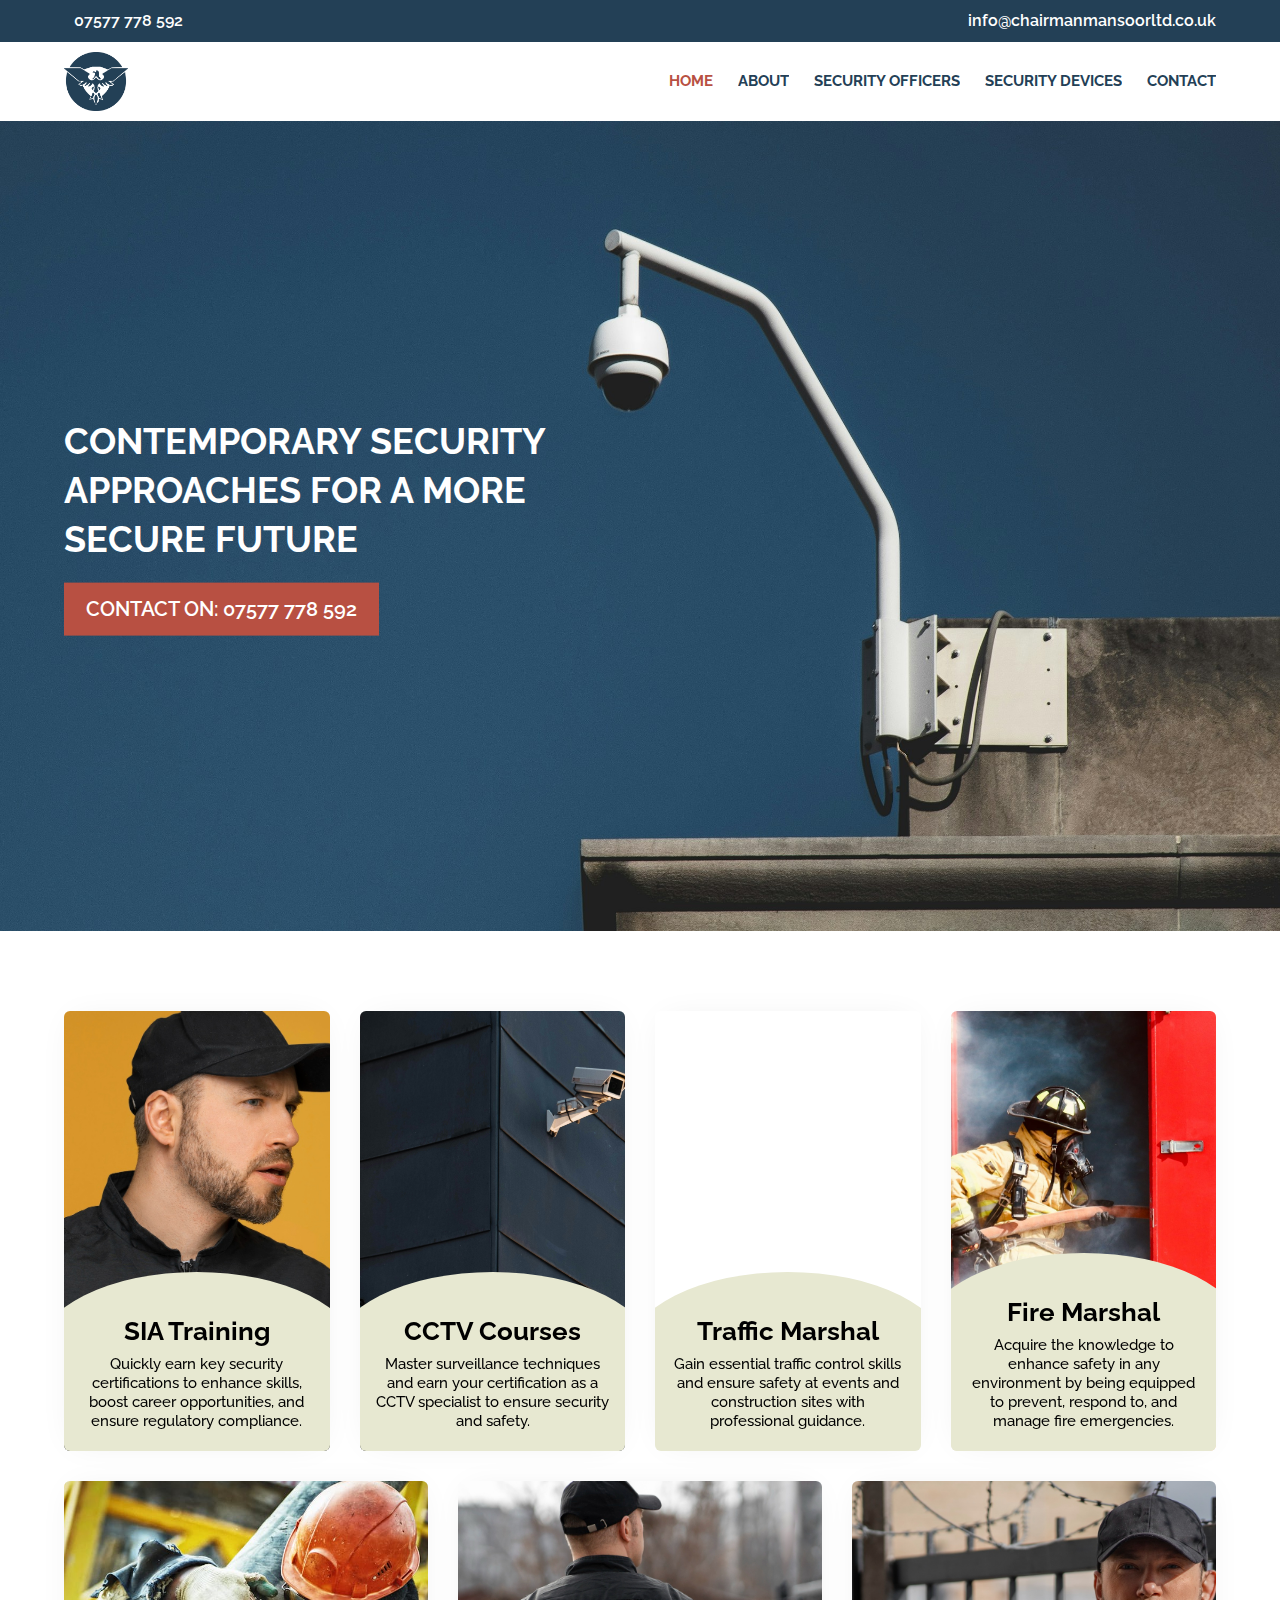
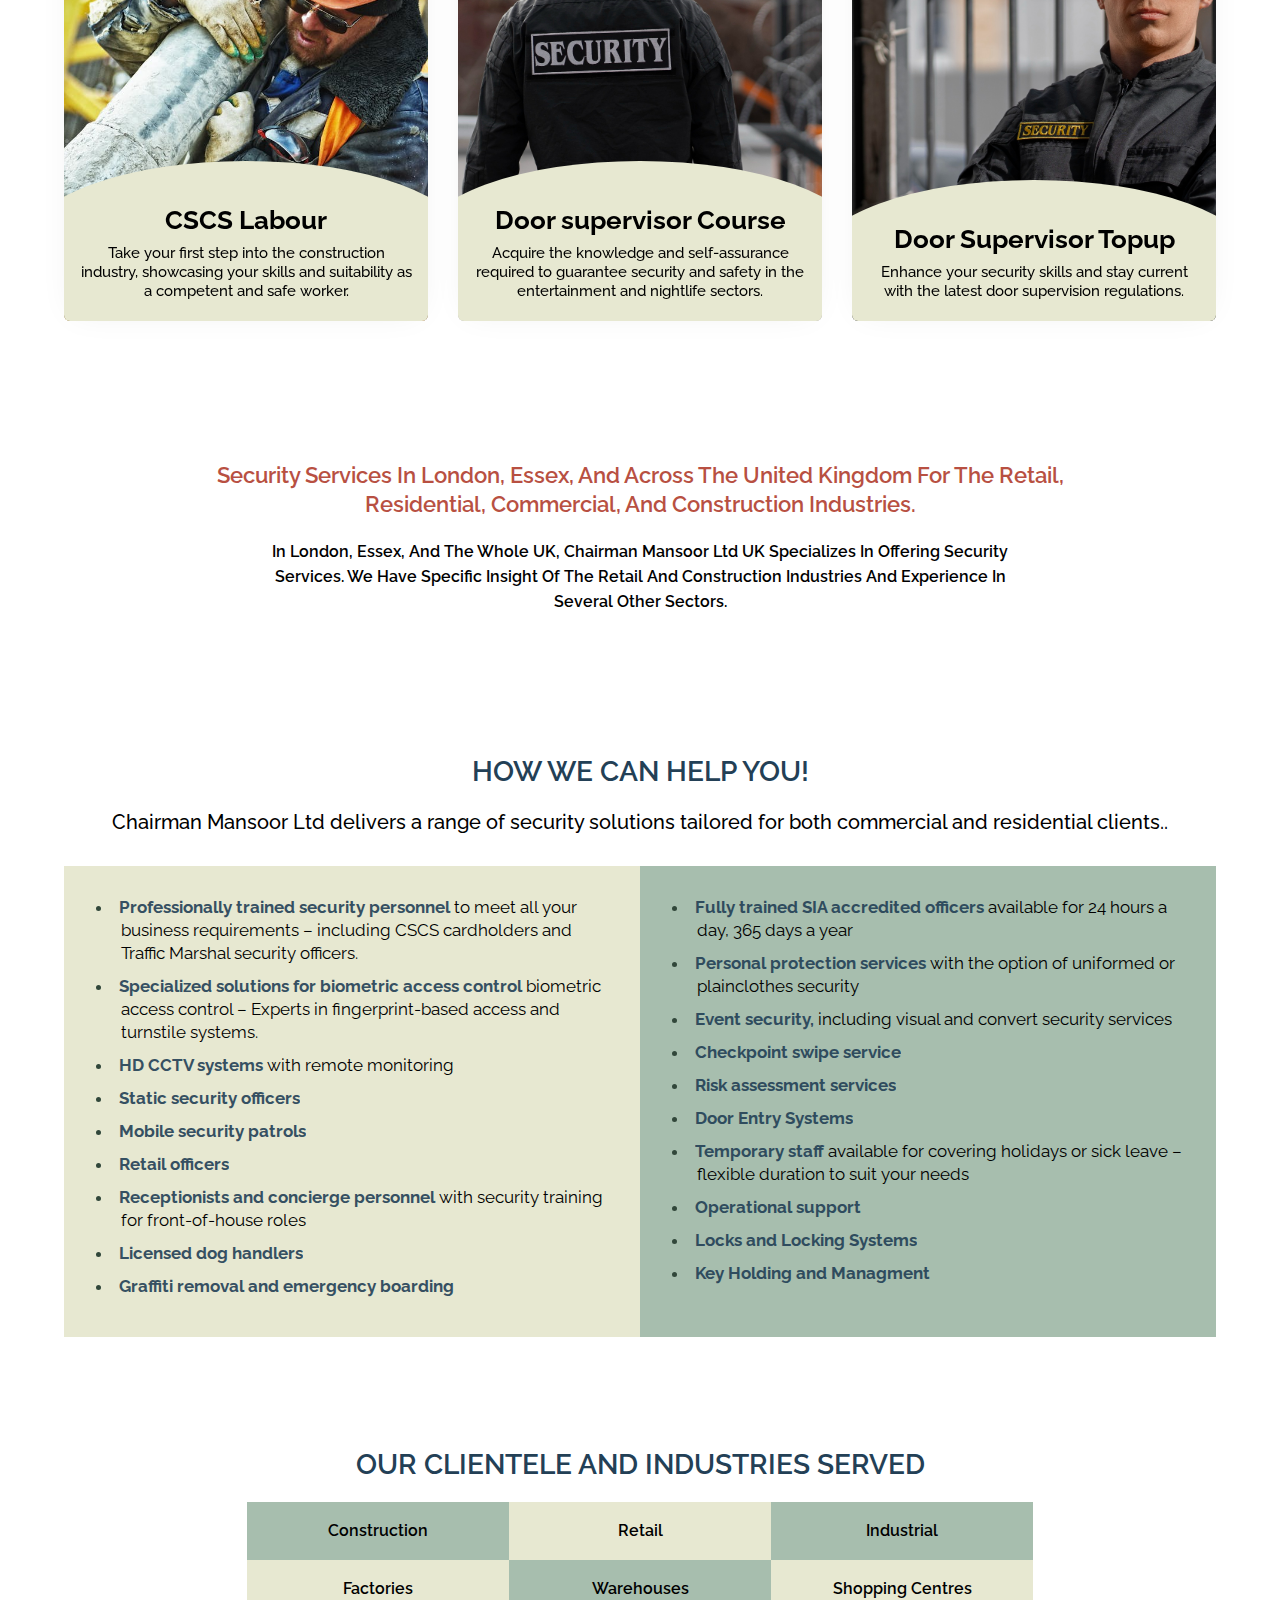
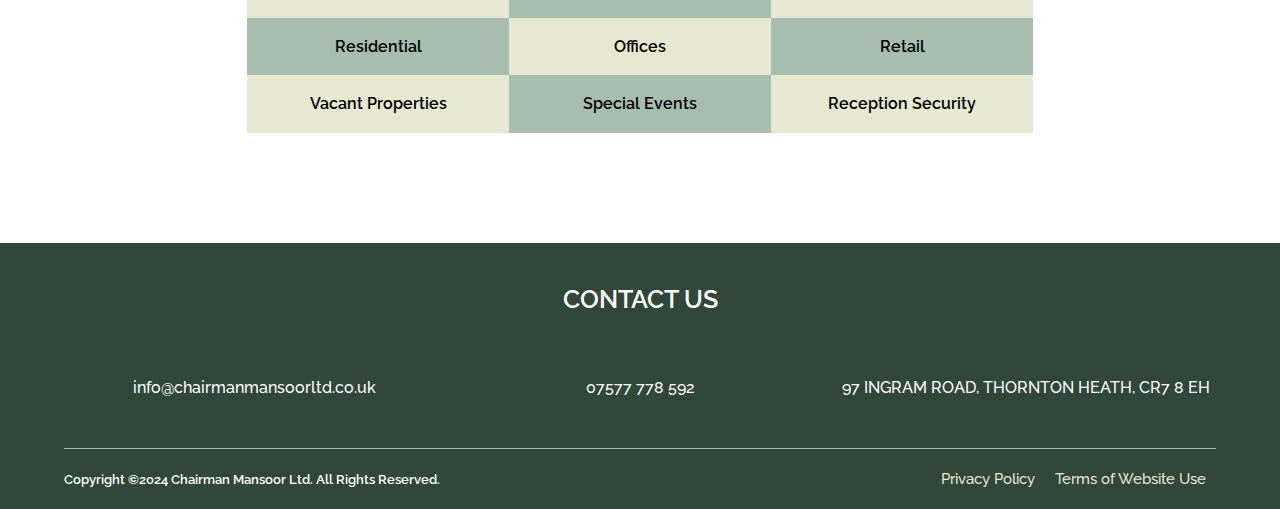
==== commit ee3231e2: "third commit" ====
--- a/index.html
+++ b/index.html
@@ -106,7 +106,7 @@
             <li class="items">
               <a href="./index.html" class="selected_page">Home</a>
             </li>
-            <li class="items"><a href="./pages/about.html">About</a></li>
+            <li class="items"><a href="./pages/aboutus.html">About</a></li>
             <li class="items">
               <a href="./pages/security-officers.html">Security Officers</a>
             </li>
@@ -127,7 +127,7 @@
       <div class="hero-content-container">
         <div class="hero-content container">
           <h1>Contemporary Security Approaches for a More Secure Future</h1>
-          <span>Call us At: 07577 778 592</span>
+          <span>Contact on: 07577 778 592</span>
         </div>
       </div>
     </section>
--- a/style/style.css
+++ b/style/style.css
@@ -123,7 +123,7 @@
 }
 /*------------- Header ------------*/
 .logo {
-  width: 67px;
+  width: 64px;
   cursor: pointer;
 }
 header {
@@ -140,7 +140,7 @@
   display: flex;
   justify-content: space-between;
   align-items: center;
-  padding: 12px 0;
+  padding: 10px 0;
 }
 .navlinks {
   display: flex;
@@ -318,18 +318,18 @@
 }
 
 .hero-content h1 {
-  font-size: 4rem;
+  font-size: 3.6rem;
   text-transform: uppercase;
-  width: 60%;
+  width: 50%;
   color: white;
 }
 .hero-content span {
   display: inline-block;
   background-color: var(--primay-color);
-  padding: 14px 24px;
+  padding: 13px 22px;
   margin-top: 20px;
   text-transform: uppercase;
-  font-size: 2.1rem;
+  font-size: 2rem;
   color: white;
   font-weight: 600;
 }
@@ -452,7 +452,7 @@
   text-transform: capitalize;
   text-align: center;
   color: var(--primay-color);
-  width: 80%;
+  width: 95%;
   max-width: 850px;
   margin: 0 auto;
 }
@@ -460,7 +460,7 @@
   text-transform: capitalize;
   text-align: center;
   padding-top: 20px;
-  width: 80%;
+  width: 95%;
   max-width: 800px;
   margin: 0 auto;
   font-weight: 600;
@@ -497,14 +497,9 @@
 }
 .what-we-can-section ul:first-of-type {
   background-color: var(--seconday-color);
-  /* border-radius: 30px;
-  border-top-right-radius: 0; */
 }
 .what-we-can-section ul:last-of-type {
   background-color: var(--third-color);
-
-  /* border-radius: 30px;
-  border-top-left-radius: 0; */
 }
 .what-we-can-section ul li {
   text-indent: -25px;
@@ -517,44 +512,10 @@
   color: #234056;
   opacity: 0.9;
 }
-.services-card {
-  display: grid;
-  grid-template-columns: repeat(5, 1fr);
-  grid-row-gap: 20px;
-  grid-column-gap: 30px;
-  margin: 60px 0 80px 0;
-}
-
-.services-card div {
-  background-color: rgba(45, 32, 124, 0.8);
-  border-radius: 6px;
-  box-shadow: 2px 8px 20px rgba(0, 0, 0, 0.24);
-}
-
-.services-card img {
-  width: 100%;
-  object-fit: cover;
-  object-position: center;
-  aspect-ratio: 4/4;
-  border-top-left-radius: 80px;
-  transition: all 0.4s ease-in-out;
-}
-.services-card img:hover {
-  border-top-left-radius: 10px;
-  transition: all 0.4s ease-in-out;
-  border-bottom-right-radius: 80px;
-}
-.services-card h4 {
-  text-align: center;
-  text-transform: uppercase;
-  font-size: 1.7rem;
-  font-weight: 500;
-  margin: 15px 0;
-  color: white;
-}
+
 /* ---------Sectors Section------------ */
 .sectors-section {
-  margin: 120px auto;
+  margin: 110px auto;
 }
 .sectors-section h2 {
   text-transform: uppercase;
@@ -564,7 +525,8 @@
 .sections-section-grid {
   display: grid;
   grid-template-columns: repeat(3, 1fr);
-  width: 70%;
+  max-width: 786px;
+  width: 100%;
   margin: 0 auto;
 }
 .sections-section-grid span {
--- a/style/responsive.css
+++ b/style/responsive.css
@@ -13,7 +13,48 @@
     font-size: 2.1rem;
     line-height: 2.8rem;
   }
-
+  /* ----------------Home Page--------------- */
+  .hero-content h1 {
+    font-size: 3rem;
+    width: 65%;
+  }
+  .hero-content span {
+    padding: 11px 20px;
+    font-size: 1.8rem;
+  }
+
+  /*------------- Security Cards -------------*/
+  .security-cards-gird-1 {
+    grid-template-columns: repeat(2, 1fr);
+    column-gap: 20px;
+    row-gap: 20px;
+    margin-bottom: 20px;
+  }
+  .security-cards-gird-2 {
+    grid-template-columns: none;
+    column-gap: 20px;
+    row-gap: 20px;
+    display: flex;
+    flex-direction: row;
+    justify-content: center;
+    align-items: center;
+    flex-wrap: wrap;
+  }
+  .security-cards-gird-2 > .card-hover {
+    width: calc(100% / 2 - 10px) !important;
+  }
+  .card-hover {
+    height: 350px;
+  }
+  .areas-services-section {
+    margin: 100px auto;
+  }
+  .what-we-can-section span {
+    font-size: 1.9rem;
+  }
+  .sectors-section {
+    margin: 90px auto;
+  }
   /* ------------Security Devices and Security Officers Page--------------*/
   .splitLtoR-section {
     margin: 60px auto 60px auto;
@@ -128,7 +169,56 @@
     font-size: 2.4rem;
     line-height: 3.1rem;
   }
-
+  /* ----------------Home Page--------------- */
+  .hero-content h1 {
+    font-size: 2.4rem;
+    width: 70%;
+  }
+  .hero-content span {
+    padding: 10px 18px;
+    font-size: 1.7rem;
+  }
+  .hero-section {
+    height: 470px;
+  }
+  .hero-section img {
+    height: 470px;
+  }
+  .areas-services-section {
+    margin: 80px auto;
+  }
+  .what-we-can-section span {
+    font-size: 1.7rem;
+  }
+  .what-we-can-section h2 {
+    margin-bottom: 10px;
+  }
+  .what-we-can-section .what-we-can-section-grid {
+    grid-template-columns: repeat(1, 1fr);
+    margin: 20px 0;
+  }
+  .what-we-can-section ul:first-of-type {
+    padding: 30px 20px 10px 20px;
+  }
+  .what-we-can-section ul:last-of-type {
+    padding: 18px 20px 20px 20px;
+  }
+  .what-we-can-section ul li {
+    font-size: 1.6rem;
+  }
+  .sectors-section {
+    margin: 80px auto;
+  }
+  .sections-section-grid span {
+    padding: 15px 15px;
+  }
+  .areas-services-section .heading-3 {
+    font-size: 1.7rem;
+    line-height: 2.4rem;
+  }
+  .areas-services-section .text-p {
+    font-size: 1.4rem;
+  }
   /* -----------------Privacy and Terms of Use Page---------------------- */
   .policy-section {
     margin: 60px auto;
@@ -253,9 +343,15 @@
   .our-team-card {
     grid-template-columns: 100px 1fr;
   }
+  .our-team-card h4 {
+    font-weight: 500;
+  }
 
   .splitText-section {
     margin: 80px 0 0 0;
+  }
+  .splitText-section h2 {
+    margin-bottom: 15px;
   }
   .splitText-section-flexbox {
     grid-template-columns: repeat(1, 1fr);
@@ -300,13 +396,76 @@
     font-size: 1.5rem;
     line-height: 2.3rem;
   }
-
+  /* ----------------Home Page--------------- */
+  .hero-content h1 {
+    font-size: 1.8rem;
+    width: 55%;
+  }
+  .hero-content span {
+    padding: 8px 12px;
+    font-size: 1.4rem;
+    text-transform: capitalize;
+  }
+  .hero-section {
+    height: 330px;
+  }
+  .hero-section img {
+    height: 330px;
+  }
+
+  .security-cards-gird-1 {
+    grid-template-columns: repeat(1, 1fr);
+    column-gap: 0;
+    row-gap: 15px;
+    margin-bottom: 15px;
+  }
+
+  .card-hover {
+    height: 300px;
+  }
+  .card-hover__title {
+    font-size: 2rem;
+  }
+  .card-hover__content {
+    padding: 0 10px 15px 10px;
+  }
+
+  .security-cards-gird-2 > .card-hover {
+    width: 100% !important;
+  }
+
+  .what-we-can-section span {
+    font-size: 1.5rem;
+  }
+  .sectors-section h2 {
+    margin-bottom: 10px;
+  }
+  .sectors-section {
+    margin: 50px auto 70px auto;
+  }
+  .sections-section-grid {
+    grid-template-columns: repeat(2, 1fr);
+  }
+  .sections-section-grid span {
+    border-bottom: 2px solid white;
+    padding: 12px 12px;
+    font-size: 1.4rem;
+  }
+  .sections-section-grid span:nth-child(3) {
+    background-color: var(--seconday-color);
+  }
+  .sections-section-grid span:nth-child(7) {
+    background-color: var(--seconday-color);
+  }
+  .sections-section-grid span:nth-child(11) {
+    background-color: var(--seconday-color);
+  }
   /* -----------Footer-------- */
   footer {
     padding: 30px 0 0 0;
   }
   footer h4 {
-    font-size: 2.2rem;
+    font-size: 2rem;
   }
   .footer-flexbox-top div i {
     font-size: 2.3rem;
@@ -314,14 +473,14 @@
 
   .footer-flexbox-top span {
     font-weight: 500;
-    font-size: 1.5rem;
+    font-size: 1.4rem;
   }
   .footer-flexbox-top {
     row-gap: 20px;
     margin: 30px 0;
   }
   .footer-flexbox-bottom ul li a {
-    font-size: 1.4rem;
+    font-size: 1.3rem;
   }
   .footer-flexbox-bottom .copyright {
     font-size: 1.2rem;
@@ -361,13 +520,16 @@
   }
   .splitLtoR-section span,
   .splitRtoL-section span {
-    font-size: 1.5rem;
+    font-size: 1.4rem;
   }
   .splitLtoR-section-flexbox-right img,
   .splitRtoL-section-flexbox-left img {
     height: 260px;
   }
-  /* --------------About Us Page---------------- */
+  .splitText-section h2 {
+    margin-bottom: 10px;
+  }
+  /* ------------ --About Us Page---------------- */
   .intro img {
     height: 220px;
     object-position: 50% 100%;
@@ -387,7 +549,7 @@
     font-size: 1.5rem;
   }
   .about-section-content p {
-    font-size: 1.5rem;
+    font-size: 1.4rem;
   }
 }
 
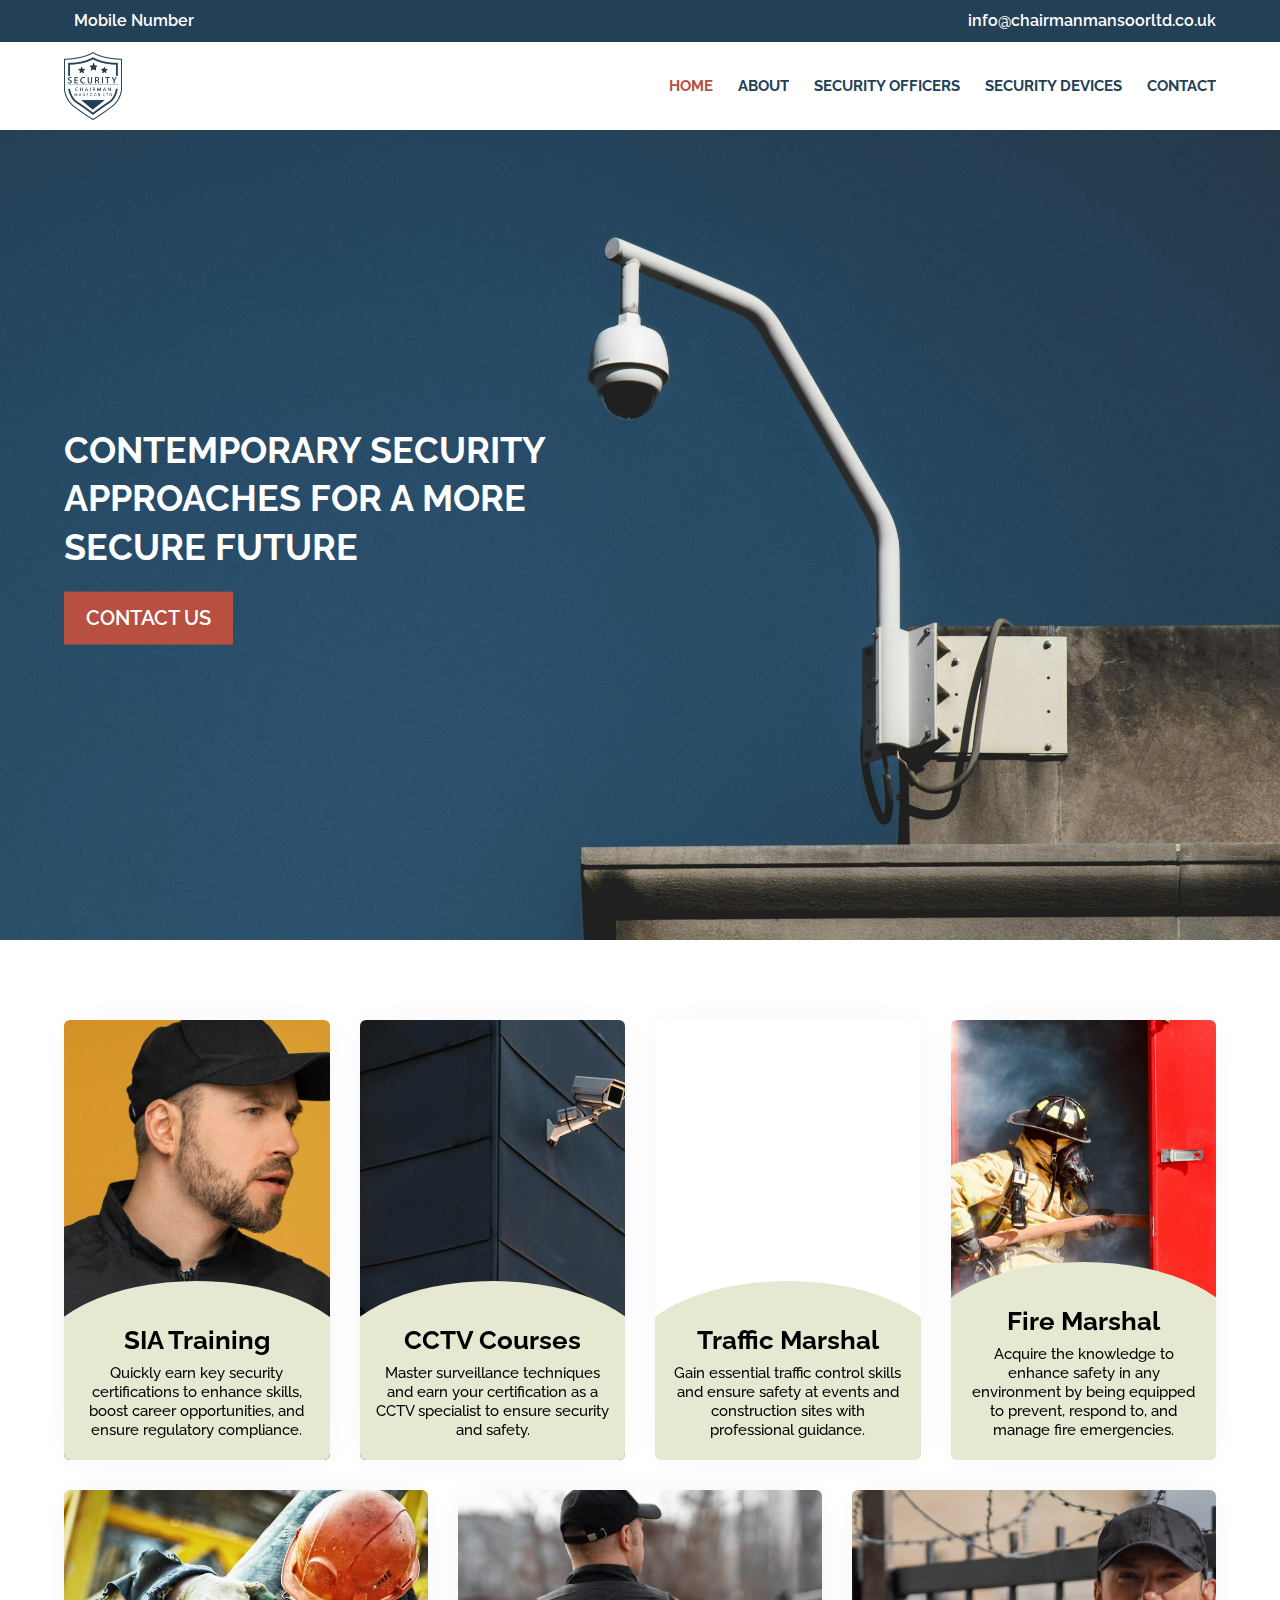
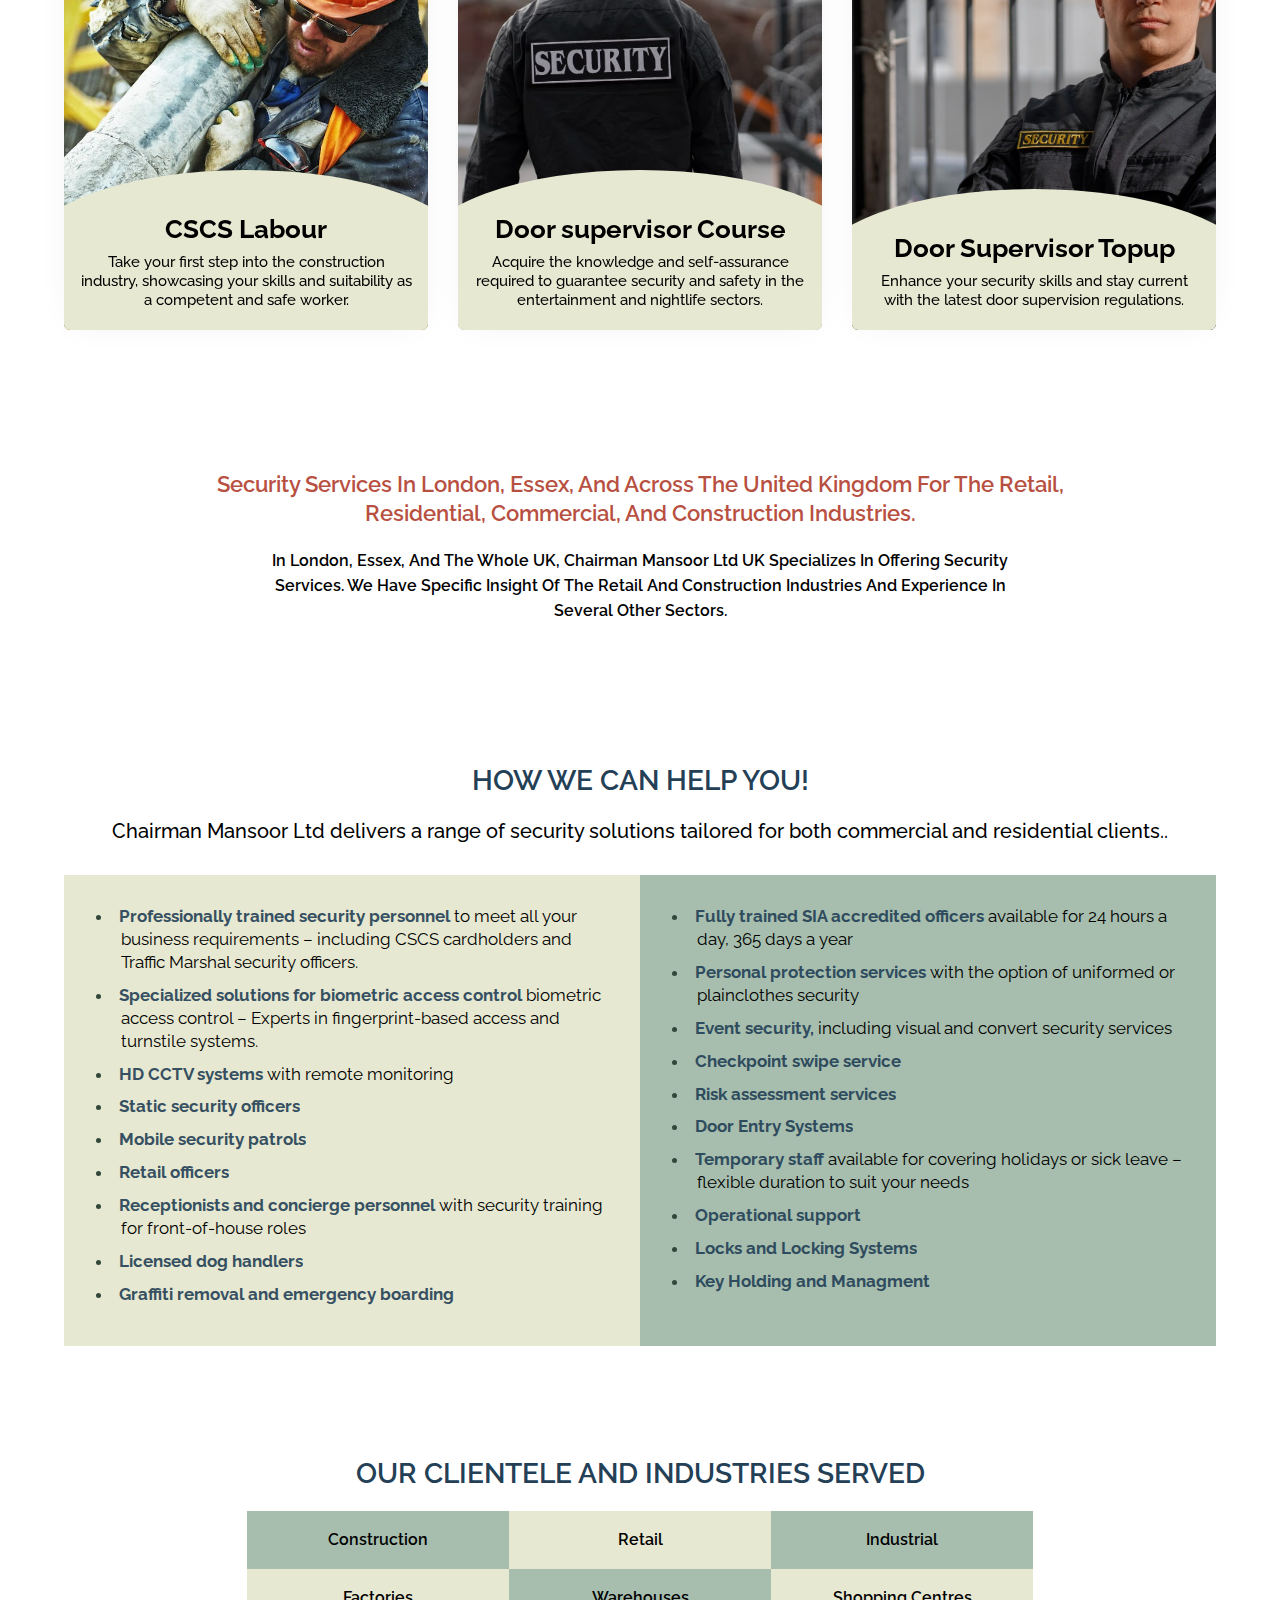
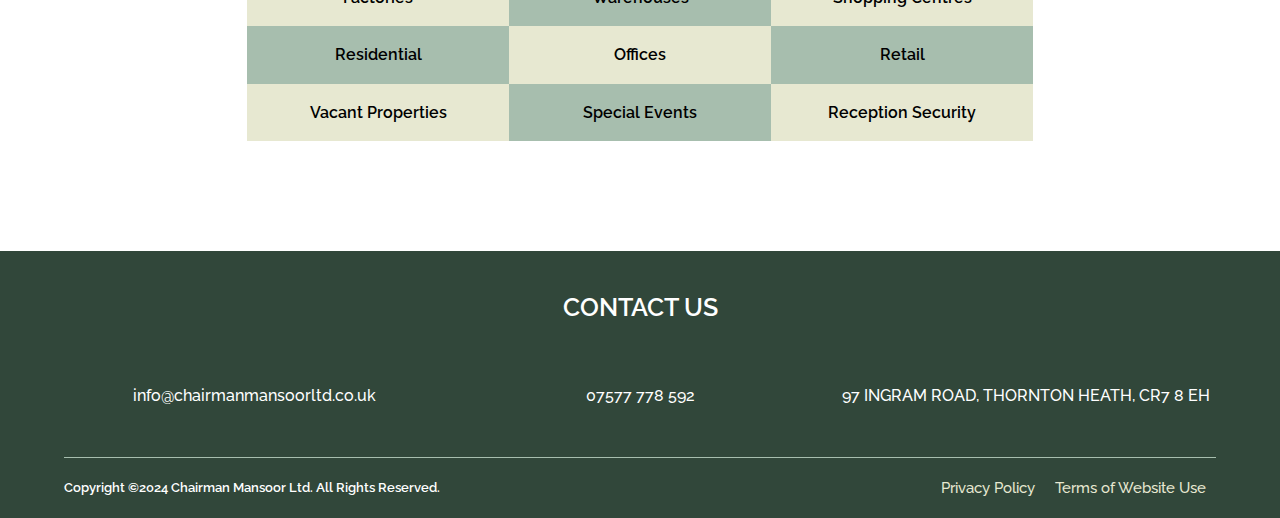
==== commit 4b5af5c1: "final" ====
--- a/index.html
+++ b/index.html
@@ -24,7 +24,7 @@
     <meta name="googlebot" content="index, follow" />
     <meta name="google" content="nositelinkssearchbox" />
 
-    <link rel="shortcut icon" href="./assets/favicon.png" type="image/x-icon" />
+    <link rel="shortcut icon" href="./assets/fav.png" type="image/x-icon" />
 
     <!-- Google Fonts -->
     <!-- Preconnecting can help reduce the latency when actual requests are made to this domain, such as when fetching font resources. -->
@@ -49,7 +49,7 @@
       <div class="pre-header__box container">
         <div>
           <i class="fas fa-phone-alt"></i>
-          <a href="tel:07577 778 592">07577 778 592 </a>
+          <a href="tel:07577 778 592">Mobile Number</a>
         </div>
         <div>
           <i class="fas fa-envelope"></i>
@@ -127,7 +127,7 @@
       <div class="hero-content-container">
         <div class="hero-content container">
           <h1>Contemporary Security Approaches for a More Secure Future</h1>
-          <span>Contact on: 07577 778 592</span>
+          <a href="tel:07577 778 592">Contact Us</a>
         </div>
       </div>
     </section>
--- a/style/style.css
+++ b/style/style.css
@@ -123,7 +123,7 @@
 }
 /*------------- Header ------------*/
 .logo {
-  width: 64px;
+  width: 58px;
   cursor: pointer;
 }
 header {
@@ -323,7 +323,7 @@
   width: 50%;
   color: white;
 }
-.hero-content span {
+.hero-content a {
   display: inline-block;
   background-color: var(--primay-color);
   padding: 13px 22px;
--- a/style/responsive.css
+++ b/style/responsive.css
@@ -18,7 +18,7 @@
     font-size: 3rem;
     width: 65%;
   }
-  .hero-content span {
+  .hero-content a {
     padding: 11px 20px;
     font-size: 1.8rem;
   }
@@ -152,7 +152,7 @@
     font-size: 1.3rem;
   }
   .logo {
-    width: 50px;
+    width: 46px;
   }
   .header-box {
     padding: 8px 0;
@@ -174,7 +174,7 @@
     font-size: 2.4rem;
     width: 70%;
   }
-  .hero-content span {
+  .hero-content a {
     padding: 10px 18px;
     font-size: 1.7rem;
   }
@@ -401,7 +401,7 @@
     font-size: 1.8rem;
     width: 55%;
   }
-  .hero-content span {
+  .hero-content a {
     padding: 8px 12px;
     font-size: 1.4rem;
     text-transform: capitalize;
